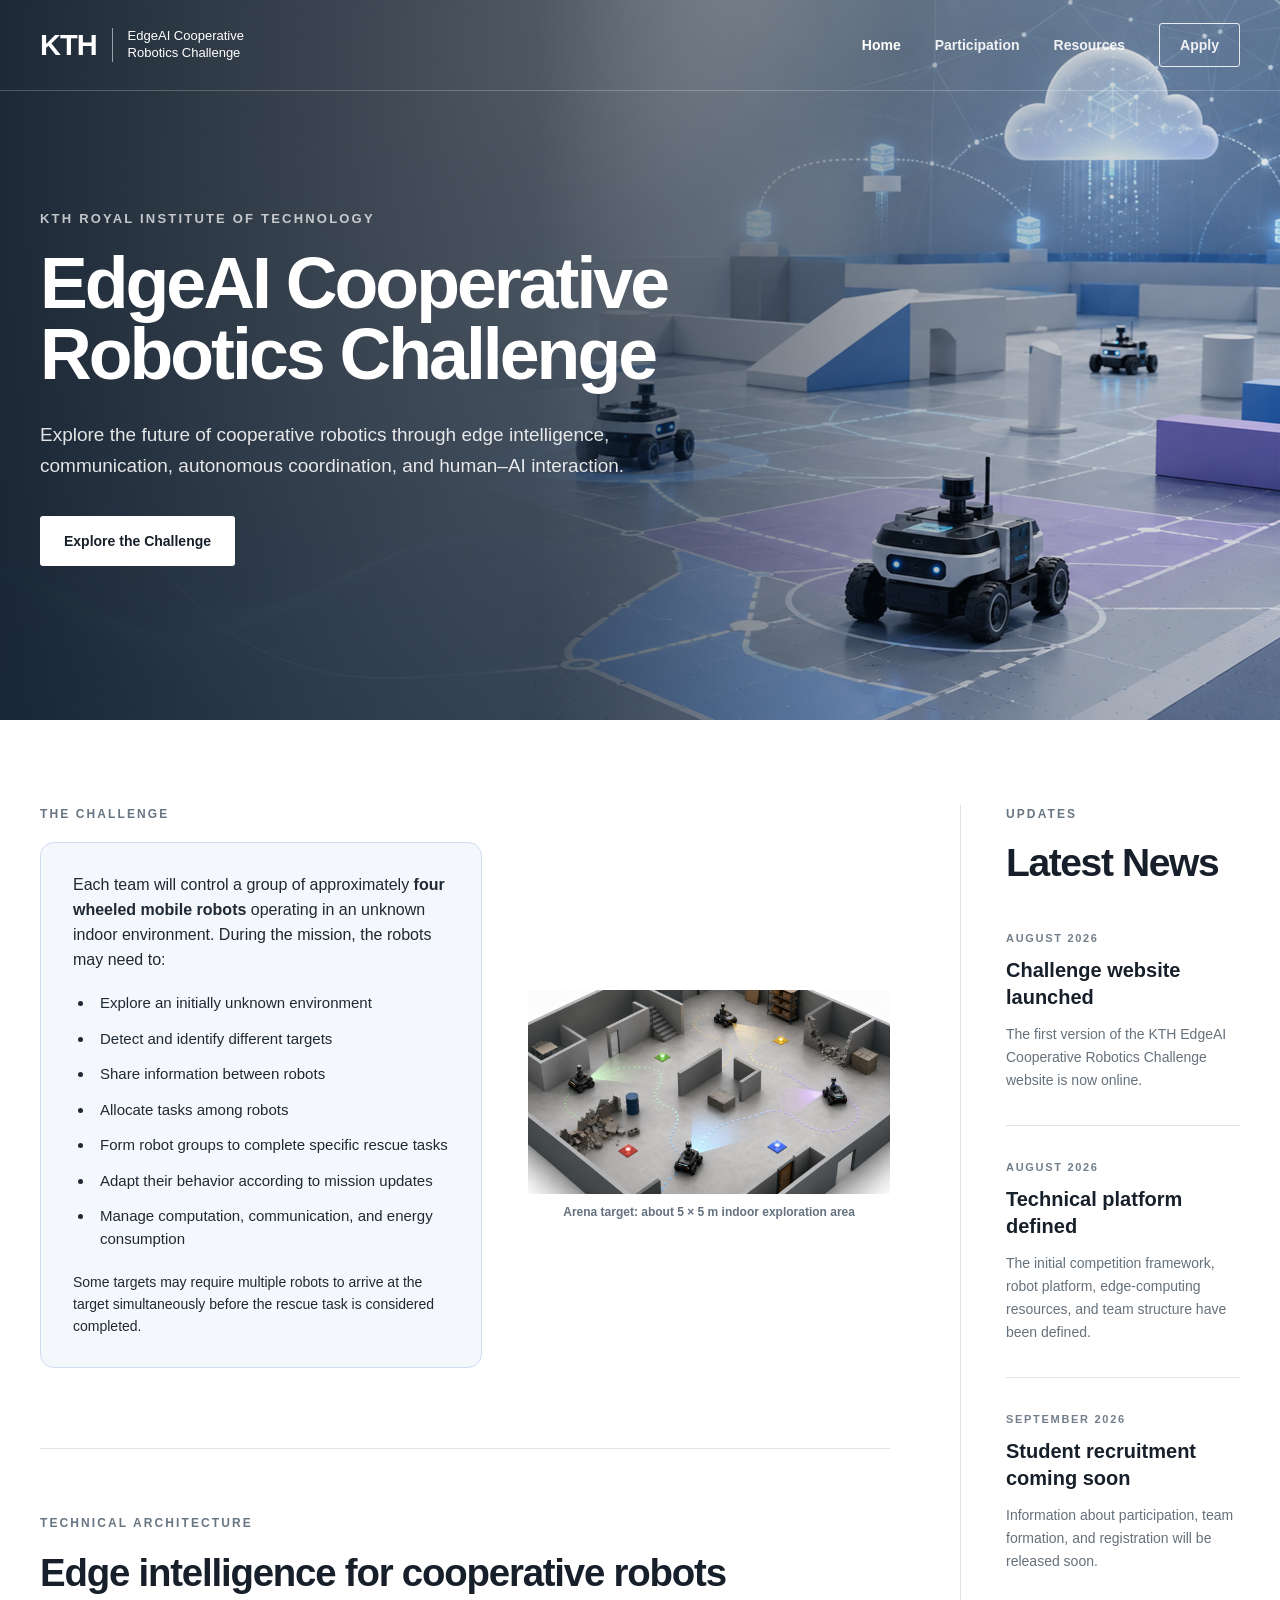
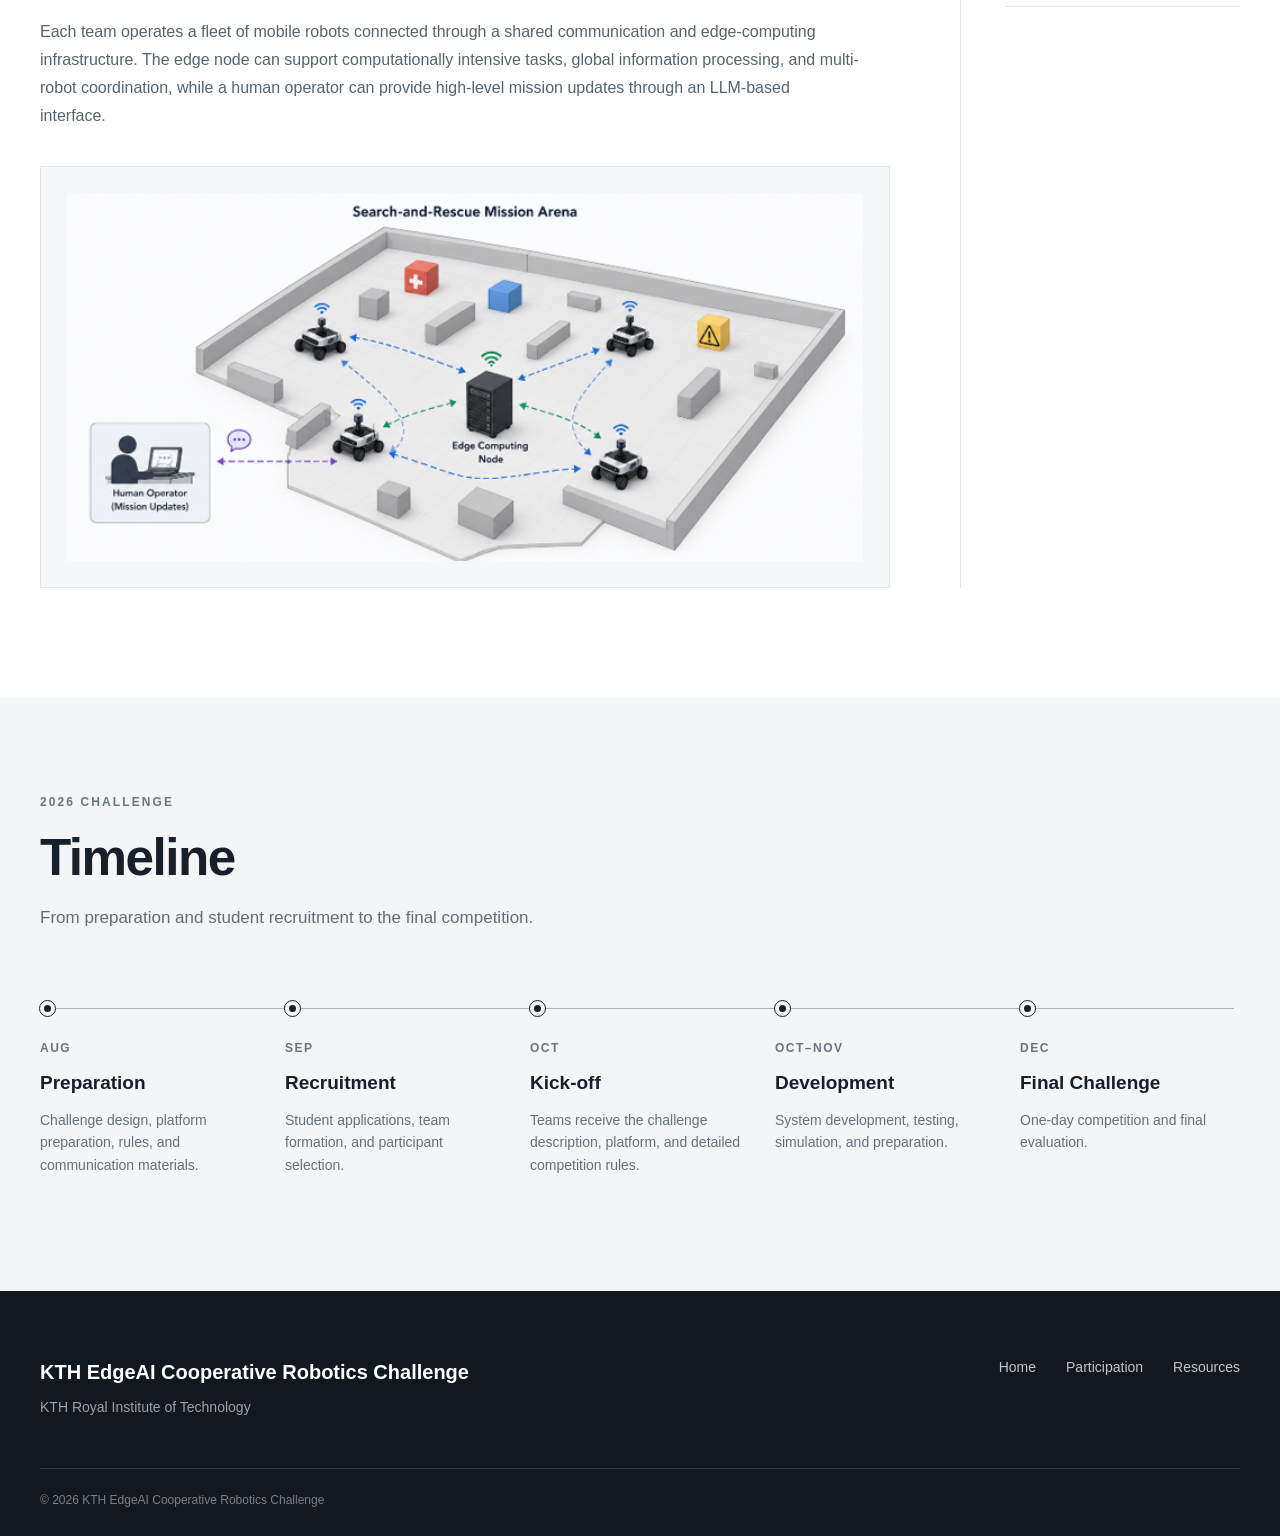
==== index.html @ 7bc67c04 "Update index.html" ====
<!DOCTYPE html>
<html lang="en">

<head>
    <meta charset="UTF-8">

    <meta name="viewport"
          content="width=device-width, initial-scale=1.0">

    <title>KTH EdgeAI Cooperative Robotics Challenge</title>

    <meta name="description"
          content="KTH EdgeAI Cooperative Robotics Challenge - a student challenge on cooperative robotics, edge AI, communication, control, and human-robot interaction.">

    <link rel="stylesheet" href="style.css">
</head>


<body>


<!-- =========================================================
     Header / Navigation
========================================================= -->

<header class="site-header">

    <div class="nav-container">

        <a href="index.html" class="brand">

            <span class="brand-main">
                KTH
            </span>

            <span class="brand-sub">
                EdgeAI Cooperative<br>
                Robotics Challenge
            </span>

        </a>


        <nav class="main-nav">

            <a href="index.html"
               class="active">
                Home
            </a>

            <a href="participation.html">
                Participation
            </a>

            <a href="resources.html">
                Resources
            </a>

            <a href="apply.html"
               class="apply-button">
                Apply
            </a>

        </nav>

    </div>

</header>



<!-- =========================================================
     Hero
========================================================= -->

<section class="hero">

    <div class="hero-overlay"></div>

    <div class="hero-container">

        <div class="hero-content">

            <p class="hero-kicker">
                KTH ROYAL INSTITUTE OF TECHNOLOGY
            </p>

            <h1>
                EdgeAI Cooperative<br>
                Robotics Challenge
            </h1>

            <p class="hero-description">
                Explore the future of cooperative robotics through
                edge intelligence, communication, autonomous coordination,
                and human–AI interaction.
            </p>

            <a href="#challenge"
               class="hero-button">
                Explore the Challenge
            </a>

        </div>

    </div>

</section>



<!-- =========================================================
     Main
========================================================= -->

<main>


    <!-- =====================================================
         Main content + Latest News
    ====================================================== -->

    <section class="content-section"
             id="challenge">

        <div class="content-grid">


            <!-- =================================================
                 LEFT MAIN COLUMN
            ================================================== -->

            <div class="main-column">


                <!-- =============================================
                     Challenge
                ============================================== -->

                <section class="challenge-section">

                    <p class="section-label">
                        THE CHALLENGE
                    </p>


                    <div class="challenge-layout">


                        <!-- LEFT TEXT -->

                        <div class="challenge-text">

                            <p class="challenge-overview">

                                Each team will control a group of approximately
                                <strong>four wheeled mobile robots</strong>
                                operating in an unknown indoor environment.

                                During the mission, the robots may need to:

                            </p>


                            <ul class="challenge-list">

                                <li>
                                    Explore an initially unknown environment
                                </li>

                                <li>
                                    Detect and identify different targets
                                </li>

                                <li>
                                    Share information between robots
                                </li>

                                <li>
                                    Allocate tasks among robots
                                </li>

                                <li>
                                    Form robot groups to complete specific rescue tasks
                                </li>

                                <li>
                                    Adapt their behavior according to mission updates
                                </li>

                                <li>
                                    Manage computation, communication,
                                    and energy consumption
                                </li>

                            </ul>


                            <p class="challenge-note">

                                Some targets may require multiple robots
                                to arrive at the target simultaneously
                                before the rescue task is considered completed.

                            </p>

                        </div>


                        <!-- RIGHT IMAGE -->

                        <div class="challenge-image-block">

                            <img
                                src="images/arena.png"
                                alt="Indoor multi-robot exploration challenge scenario"
                                class="challenge-image"
                            >

                            <p class="image-caption">
                                Arena target: about 5 × 5 m indoor exploration area
                            </p>

                        </div>


                    </div>

                </section>



                <!-- =============================================
                     Technical Architecture
                ============================================== -->

                <section class="architecture-section">

                    <p class="section-label">
                        TECHNICAL ARCHITECTURE
                    </p>

                    <h2 class="architecture-title">
                        Edge intelligence for cooperative robots
                    </h2>


                    <p class="architecture-intro">

                        Each team operates a fleet of mobile robots
                        connected through a shared communication and
                        edge-computing infrastructure.

                        The edge node can support computationally intensive
                        tasks, global information processing, and multi-robot
                        coordination, while a human operator can provide
                        high-level mission updates through an LLM-based interface.

                    </p>


                    <div class="architecture-image-wrapper">

                        <img
                            src="images/architecture.png"
                            alt="Technical architecture of the KTH EdgeAI Cooperative Robotics Challenge"
                            class="architecture-image"
                        >

                    </div>

                </section>


            </div>



            <!-- =================================================
                 RIGHT NEWS COLUMN
            ================================================== -->

            <aside class="news-column">


                <div class="news-header">

                    <p class="section-label">
                        UPDATES
                    </p>

                    <h2>
                        Latest News
                    </h2>

                </div>



                <article class="news-item">

                    <p class="news-date">
                        AUGUST 2026
                    </p>

                    <h3>
                        Challenge website launched
                    </h3>

                    <p>
                        The first version of the KTH EdgeAI Cooperative
                        Robotics Challenge website is now online.
                    </p>

                </article>



                <article class="news-item">

                    <p class="news-date">
                        AUGUST 2026
                    </p>

                    <h3>
                        Technical platform defined
                    </h3>

                    <p>
                        The initial competition framework, robot platform,
                        edge-computing resources, and team structure have
                        been defined.
                    </p>

                </article>



                <article class="news-item">

                    <p class="news-date">
                        SEPTEMBER 2026
                    </p>

                    <h3>
                        Student recruitment coming soon
                    </h3>

                    <p>
                        Information about participation, team formation,
                        and registration will be released soon.
                    </p>

                </article>


            </aside>


        </div>

    </section>



    <!-- =====================================================
         Timeline
    ====================================================== -->

    <section class="timeline-section">

        <div class="timeline-container">


            <div class="timeline-heading">

                <p class="section-label">
                    2026 CHALLENGE
                </p>

                <h2>
                    Timeline
                </h2>

                <p>
                    From preparation and student recruitment
                    to the final competition.
                </p>

            </div>



            <div class="timeline">


                <div class="timeline-item">

                    <div class="timeline-dot"></div>

                    <p class="timeline-month">
                        AUG
                    </p>

                    <h3>
                        Preparation
                    </h3>

                    <p>
                        Challenge design, platform preparation,
                        rules, and communication materials.
                    </p>

                </div>



                <div class="timeline-item">

                    <div class="timeline-dot"></div>

                    <p class="timeline-month">
                        SEP
                    </p>

                    <h3>
                        Recruitment
                    </h3>

                    <p>
                        Student applications, team formation,
                        and participant selection.
                    </p>

                </div>



                <div class="timeline-item">

                    <div class="timeline-dot"></div>

                    <p class="timeline-month">
                        OCT
                    </p>

                    <h3>
                        Kick-off
                    </h3>

                    <p>
                        Teams receive the challenge description,
                        platform, and detailed competition rules.
                    </p>

                </div>



                <div class="timeline-item">

                    <div class="timeline-dot"></div>

                    <p class="timeline-month">
                        OCT–NOV
                    </p>

                    <h3>
                        Development
                    </h3>

                    <p>
                        System development, testing,
                        simulation, and preparation.
                    </p>

                </div>



                <div class="timeline-item">

                    <div class="timeline-dot"></div>

                    <p class="timeline-month">
                        DEC
                    </p>

                    <h3>
                        Final Challenge
                    </h3>

                    <p>
                        One-day competition and final evaluation.
                    </p>

                </div>


            </div>

        </div>

    </section>


</main>



<!-- =========================================================
     Footer
========================================================= -->

<footer class="site-footer">

    <div class="footer-container">


        <div class="footer-brand">

            <h3>
                KTH EdgeAI Cooperative Robotics Challenge
            </h3>

            <p>
                KTH Royal Institute of Technology
            </p>

        </div>


        <div class="footer-links">

            <a href="index.html">
                Home
            </a>

            <a href="participation.html">
                Participation
            </a>

            <a href="resources.html">
                Resources
            </a>

        </div>


    </div>


    <div class="footer-bottom">
        © 2026 KTH EdgeAI Cooperative Robotics Challenge
    </div>

</footer>


</body>

</html>
---- style.css ----
/* =========================================================
   Base
========================================================= */

* {
    margin: 0;
    padding: 0;
    box-sizing: border-box;
}


html {
    scroll-behavior: smooth;
}


body {
    font-family: Arial, Helvetica, sans-serif;

    color: #17202a;

    background: #ffffff;

    line-height: 1.6;
}


img {
    max-width: 100%;
    display: block;
}


a {
    color: inherit;
    text-decoration: none;
}



/* =========================================================
   Header / Navigation
========================================================= */

.site-header {
    position: absolute;

    top: 0;
    left: 0;

    width: 100%;

    z-index: 100;

    border-bottom:
        1px solid rgba(255, 255, 255, 0.22);
}


.nav-container {
    max-width: 1280px;

    margin: 0 auto;

    padding: 22px 40px;

    display: flex;

    align-items: center;

    justify-content: space-between;
}



/* Brand */

.brand {
    display: flex;

    align-items: center;

    gap: 15px;

    color: #ffffff;
}


.brand-main {
    font-size: 29px;

    font-weight: 800;

    letter-spacing: -1px;
}


.brand-sub {
    padding-left: 15px;

    border-left:
        1px solid rgba(255, 255, 255, 0.55);

    font-size: 13px;

    font-weight: 500;

    line-height: 1.3;
}



/* Navigation */

.main-nav {
    display: flex;

    align-items: center;

    gap: 34px;
}


.main-nav a {
    color: rgba(255, 255, 255, 0.9);

    font-size: 14px;

    font-weight: 600;

    transition: opacity 0.2s ease;
}


.main-nav a:hover {
    opacity: 0.7;
}


.main-nav .active {
    color: #ffffff;
}


.main-nav .apply-button {
    padding: 10px 20px;

    border:
        1px solid rgba(255, 255, 255, 0.85);

    border-radius: 3px;

    transition:
        background 0.2s ease,
        color 0.2s ease;
}


.main-nav .apply-button:hover {
    background: #ffffff;

    color: #17202a;

    opacity: 1;
}



/* =========================================================
   Hero
========================================================= */

.hero {
    position: relative;

    min-height: 720px;

    display: flex;

    align-items: center;

    background-image:
        url("images/hero.png");

    background-size: cover;

    background-position: center;
}


.hero-overlay {
    position: absolute;

    inset: 0;

    background:
        linear-gradient(
            90deg,
            rgba(5, 18, 33, 0.90) 0%,
            rgba(5, 18, 33, 0.70) 42%,
            rgba(5, 18, 33, 0.25) 75%,
            rgba(5, 18, 33, 0.10) 100%
        );
}


.hero-container {
    position: relative;

    z-index: 2;

    width: 100%;

    max-width: 1280px;

    margin: 0 auto;

    padding:
        145px 40px 90px;
}


.hero-content {
    max-width: 760px;
}


.hero-kicker {
    margin-bottom: 18px;

    color:
        rgba(255, 255, 255, 0.72);

    font-size: 13px;

    font-weight: 700;

    letter-spacing: 2.2px;
}


.hero h1 {
    color: #ffffff;

    font-size:
        clamp(52px, 5.6vw, 84px);

    line-height: 1;

    letter-spacing: -3px;

    font-weight: 700;
}


.hero-description {
    max-width: 650px;

    margin-top: 28px;

    color:
        rgba(255, 255, 255, 0.88);

    font-size: 19px;

    line-height: 1.65;
}


.hero-button {
    display: inline-block;

    margin-top: 34px;

    padding:
        14px 24px;

    background: #ffffff;

    color: #17202a;

    font-size: 14px;

    font-weight: 700;

    border-radius: 3px;

    transition:
        transform 0.2s ease,
        background 0.2s ease;
}


.hero-button:hover {
    transform:
        translateY(-2px);

    background: #f0f2f4;
}



/* =========================================================
   General content
========================================================= */

.content-section {
    padding:
        85px 40px 110px;
}


.content-grid {
    max-width: 1280px;

    margin: 0 auto;

    display: grid;

    grid-template-columns:
        minmax(0, 2.5fr)
        minmax(280px, 0.8fr);

    gap: 70px;
}


.section-label {
    margin-bottom: 18px;

    color: #687583;

    font-size: 12px;

    font-weight: 800;

    letter-spacing: 2.1px;
}



/* =========================================================
   Challenge
========================================================= */

.challenge-section {
    width: 100%;
}


.challenge-layout {
    display: grid;

    grid-template-columns:
        minmax(0, 1.1fr)
        minmax(300px, 0.9fr);

    gap: 46px;

    align-items: center;
}



/* Challenge text */

.challenge-text {
    max-width: none;

    padding: 30px 32px;

    background: #f4f7fb;

    border: 1px solid #cfdcf0;

    border-radius: 14px;
}

.challenge-overview {
    margin: 0 0 18px;

    color: #1f2933;

    font-size: 16px;

    line-height: 1.55;
}

.challenge-list {
    margin: 0;

    padding-left: 22px;

    color: #1f2933;

    font-size: 15px;

    line-height: 1.5;
}

.challenge-list li {
    margin-bottom: 11px;

    padding-left: 5px;
}

.challenge-list li::marker {
    font-size: 1.15em;
}

.challenge-note {
    margin-top: 22px;

    color: #1f2933;

    font-size: 14px;

    line-height: 1.55;
}


/* Challenge image */

.challenge-image-block {
    width: 100%;

    align-self: center;
}


.challenge-image {
    width: 100%;

    max-width: 430px;

    margin-left: auto;

    height: auto;

    object-fit: contain;
}


.image-caption {
    max-width: 430px;

    margin:
        10px 0 0 auto;

    color: #637181;

    text-align: center;

    font-size: 12px;

    font-weight: 600;

    line-height: 1.4;
}



/* =========================================================
   Technical Architecture
========================================================= */

.architecture-section {
    margin-top: 80px;

    padding-top: 65px;

    border-top:
        1px solid #dfe4e8;
}


.architecture-title {
    max-width: 700px;

    color: #17202a;

    font-size:
        clamp(30px, 3vw, 44px);

    font-weight: 650;

    line-height: 1.1;

    letter-spacing: -1.2px;
}


.architecture-intro {
    max-width: 820px;

    margin-top: 24px;

    color: #58636c;

    font-size: 16px;

    line-height: 1.75;
}


.architecture-image-wrapper {
    margin-top: 36px;

    padding: 26px;

    background: #f5f7f8;

    border:
        1px solid #e0e5e8;
}


.architecture-image {
    width: 100%;

    height: auto;

    margin: 0 auto;
}



/* =========================================================
   Latest News
========================================================= */

.news-column {
    padding-left: 45px;

    border-left:
        1px solid #dfe4e8;
}


.news-header {
    margin-bottom: 12px;
}


.news-column h2 {
    color: #17202a;

    font-size: 39px;

    font-weight: 700;

    line-height: 1.1;

    letter-spacing: -1.4px;
}


.news-item {
    padding:
        33px 0;

    border-bottom:
        1px solid #dfe4e8;
}


.news-date {
    margin-bottom: 9px;

    color: #727f8b;

    font-size: 11px;

    font-weight: 800;

    letter-spacing: 1.7px;
}


.news-item h3 {
    margin-bottom: 12px;

    color: #17202a;

    font-size: 20px;

    font-weight: 650;

    line-height: 1.35;
}


.news-item p:last-child {
    color: #66717b;

    font-size: 14px;

    line-height: 1.65;
}



/* =========================================================
   Timeline
========================================================= */

.timeline-section {
    padding:
        95px 40px 115px;

    background: #f3f5f6;
}


.timeline-container {
    max-width: 1280px;

    margin: 0 auto;
}


.timeline-heading {
    max-width: 600px;
}


.timeline-heading h2 {
    color: #17202a;

    font-size:
        clamp(38px, 4vw, 54px);

    font-weight: 650;

    line-height: 1.1;

    letter-spacing: -1.5px;
}


.timeline-heading > p:last-child {
    margin-top: 18px;

    color: #626d75;

    font-size: 17px;
}


.timeline {
    position: relative;

    margin-top: 70px;

    display: grid;

    grid-template-columns:
        repeat(5, 1fr);

    gap: 25px;
}


.timeline::before {
    content: "";

    position: absolute;

    top: 7px;

    left: 6px;

    right: 6px;

    height: 1px;

    background: #adb5bc;
}


.timeline-item {
    position: relative;

    padding-top: 38px;
}


.timeline-dot {
    position: absolute;

    top: 0;

    left: 0;

    width: 15px;

    height: 15px;

    background: #17202a;

    border:
        4px solid #f3f5f6;

    outline:
        1px solid #17202a;

    border-radius: 50%;
}


.timeline-month {
    margin-bottom: 10px;

    color: #6b747d;

    font-size: 12px;

    font-weight: 800;

    letter-spacing: 1.5px;
}


.timeline-item h3 {
    margin-bottom: 10px;

    color: #17202a;

    font-size: 19px;

    font-weight: 650;
}


.timeline-item p:last-child {
    color: #667079;

    font-size: 14px;

    line-height: 1.6;
}



/* =========================================================
   Footer
========================================================= */

.site-footer {
    padding:
        65px 40px 25px;

    background: #101820;

    color: #ffffff;
}


.footer-container {
    max-width: 1280px;

    margin: 0 auto;

    padding-bottom: 50px;

    display: flex;

    align-items: flex-start;

    justify-content: space-between;
}


.footer-brand h3 {
    margin-bottom: 8px;

    font-size: 20px;

    font-weight: 650;
}


.footer-brand p {
    color:
        rgba(255, 255, 255, 0.6);

    font-size: 14px;
}


.footer-links {
    display: flex;

    gap: 30px;
}


.footer-links a {
    color:
        rgba(255, 255, 255, 0.75);

    font-size: 14px;
}


.footer-links a:hover {
    color: #ffffff;
}


.footer-bottom {
    max-width: 1280px;

    margin: 0 auto;

    padding-top: 22px;

    border-top:
        1px solid rgba(255, 255, 255, 0.15);

    color:
        rgba(255, 255, 255, 0.45);

    font-size: 12px;
}



/* =========================================================
   Responsive - tablet
========================================================= */

@media (max-width: 1050px) {

    .content-grid {
        grid-template-columns: 1fr;

        gap: 70px;
    }


    .news-column {
        padding-left: 0;

        padding-top: 55px;

        border-left: none;

        border-top:
            1px solid #dfe4e8;
    }


.challenge-layout {
    display: grid;

    grid-template-columns: 1.05fr 0.95fr;

    gap: 36px;

    align-items: center;
}


    .challenge-image {
        max-width: 390px;
    }


    .image-caption {
        max-width: 390px;
    }

}



/* =========================================================
   Responsive - smaller tablet
========================================================= */

@media (max-width: 800px) {

    .nav-container {
        padding:
            20px 24px;
    }


    .brand-sub {
        display: none;
    }


    .main-nav {
        gap: 18px;
    }


    .hero-container {
        padding-left: 24px;

        padding-right: 24px;
    }


    .content-section {
        padding-left: 24px;

        padding-right: 24px;
    }


    .challenge-layout {
        grid-template-columns: 1fr;

        gap: 32px;
    }


    .challenge-image {
        max-width: 600px;

        margin-left: 0;
    }


    .image-caption {
        max-width: 600px;

        margin-left: 0;
    }


    .timeline {
        grid-template-columns: 1fr;

        gap: 34px;
    }


    .timeline::before {
        top: 0;

        bottom: 0;

        left: 7px;

        right: auto;

        width: 1px;

        height: auto;
    }


    .timeline-item {
        padding-top: 0;

        padding-left: 42px;
    }


    .timeline-dot {
        top: 3px;

        left: 0;
    }

}



/* =========================================================
   Responsive - mobile
========================================================= */

@media (max-width: 620px) {

    .site-header {
        position: relative;

        background: #101820;
    }


    .nav-container {
        align-items: flex-start;

        gap: 20px;
    }


    .main-nav {
        flex-wrap: wrap;

        justify-content: flex-end;

        gap:
            12px 15px;
    }


    .main-nav a {
        font-size: 12px;
    }


    .main-nav .apply-button {
        padding:
            7px 13px;
    }


    .hero {
        min-height: 610px;
    }


    .hero-container {
        padding-top: 85px;

        padding-bottom: 70px;
    }


    .hero h1 {
        font-size: 48px;

        letter-spacing: -2px;
    }


    .hero-description {
        font-size: 17px;
    }


    .content-section {
        padding-top: 70px;

        padding-bottom: 80px;
    }


    .architecture-section {
        margin-top: 65px;

        padding-top: 55px;
    }


    .architecture-image-wrapper {
        padding: 12px;
    }


    .timeline-section {
        padding:
            75px 24px 85px;
    }


    .footer-container {
        flex-direction: column;

        gap: 35px;
    }

}
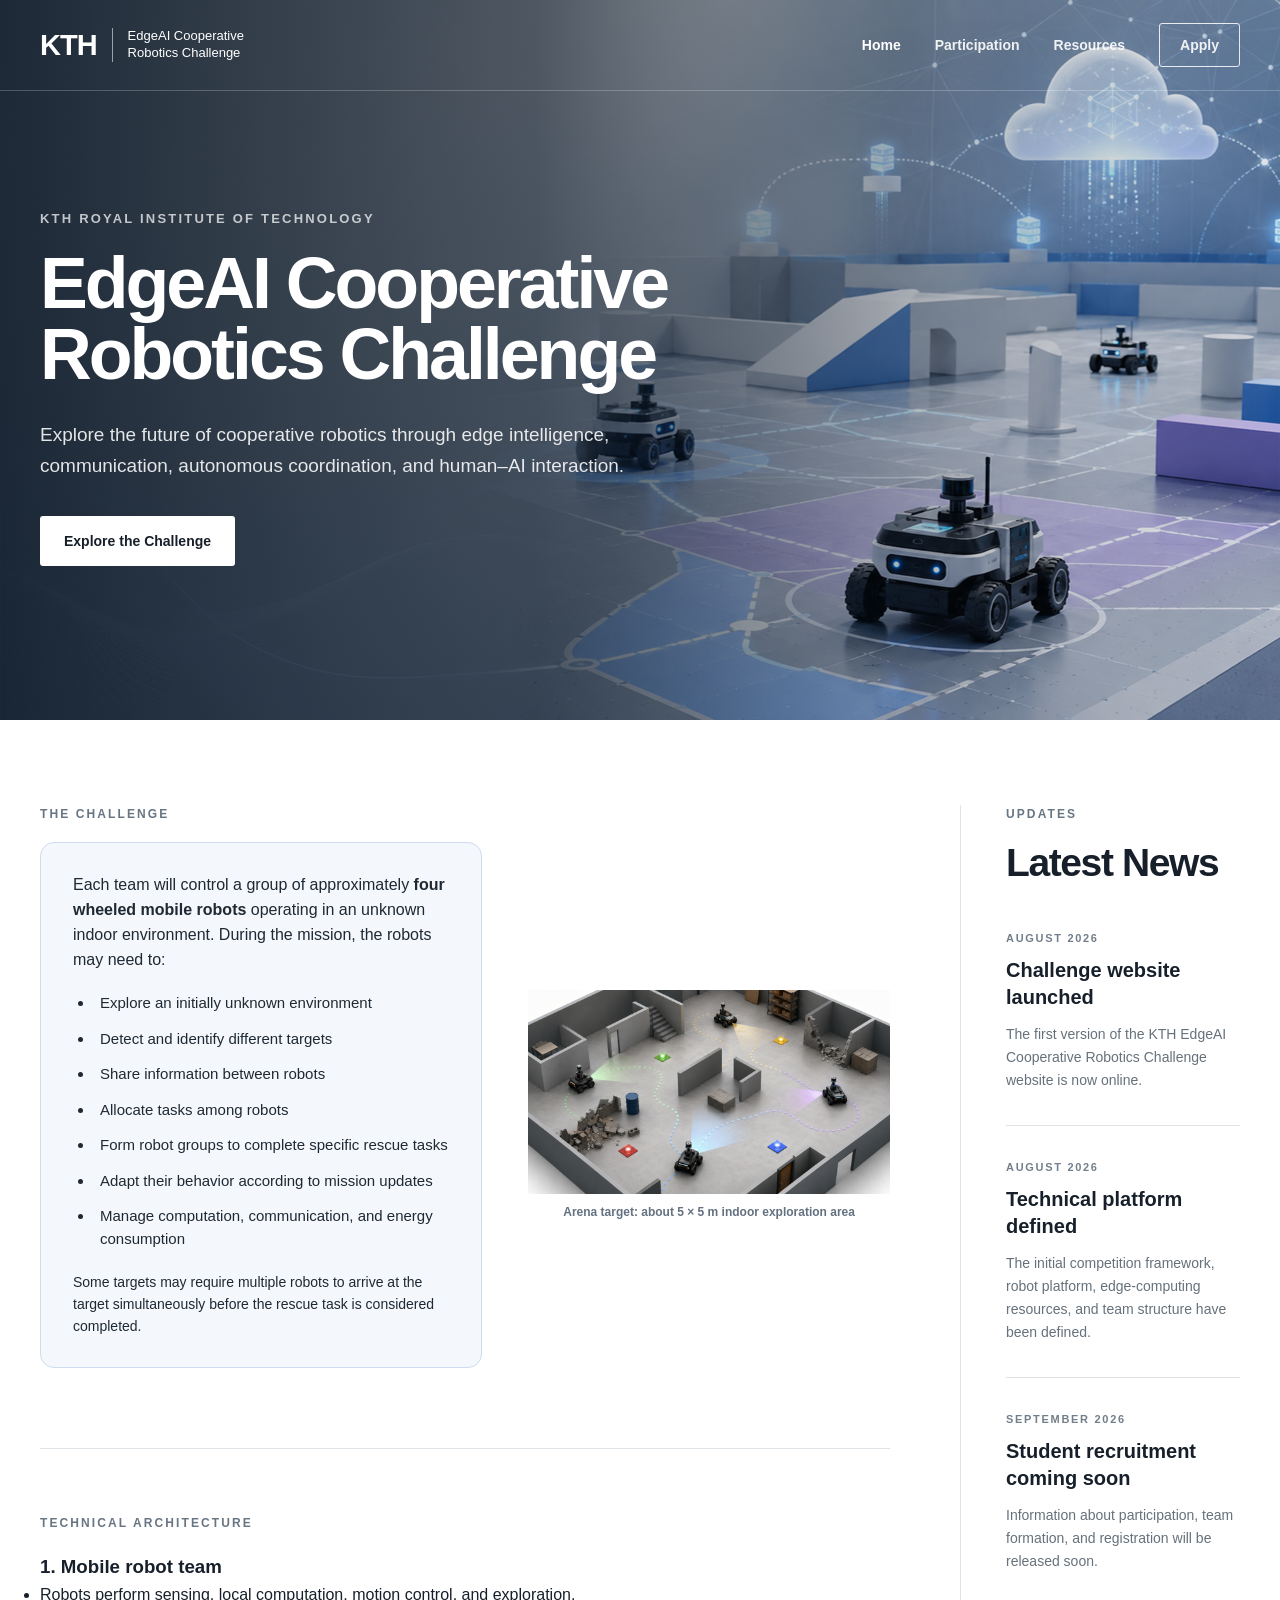
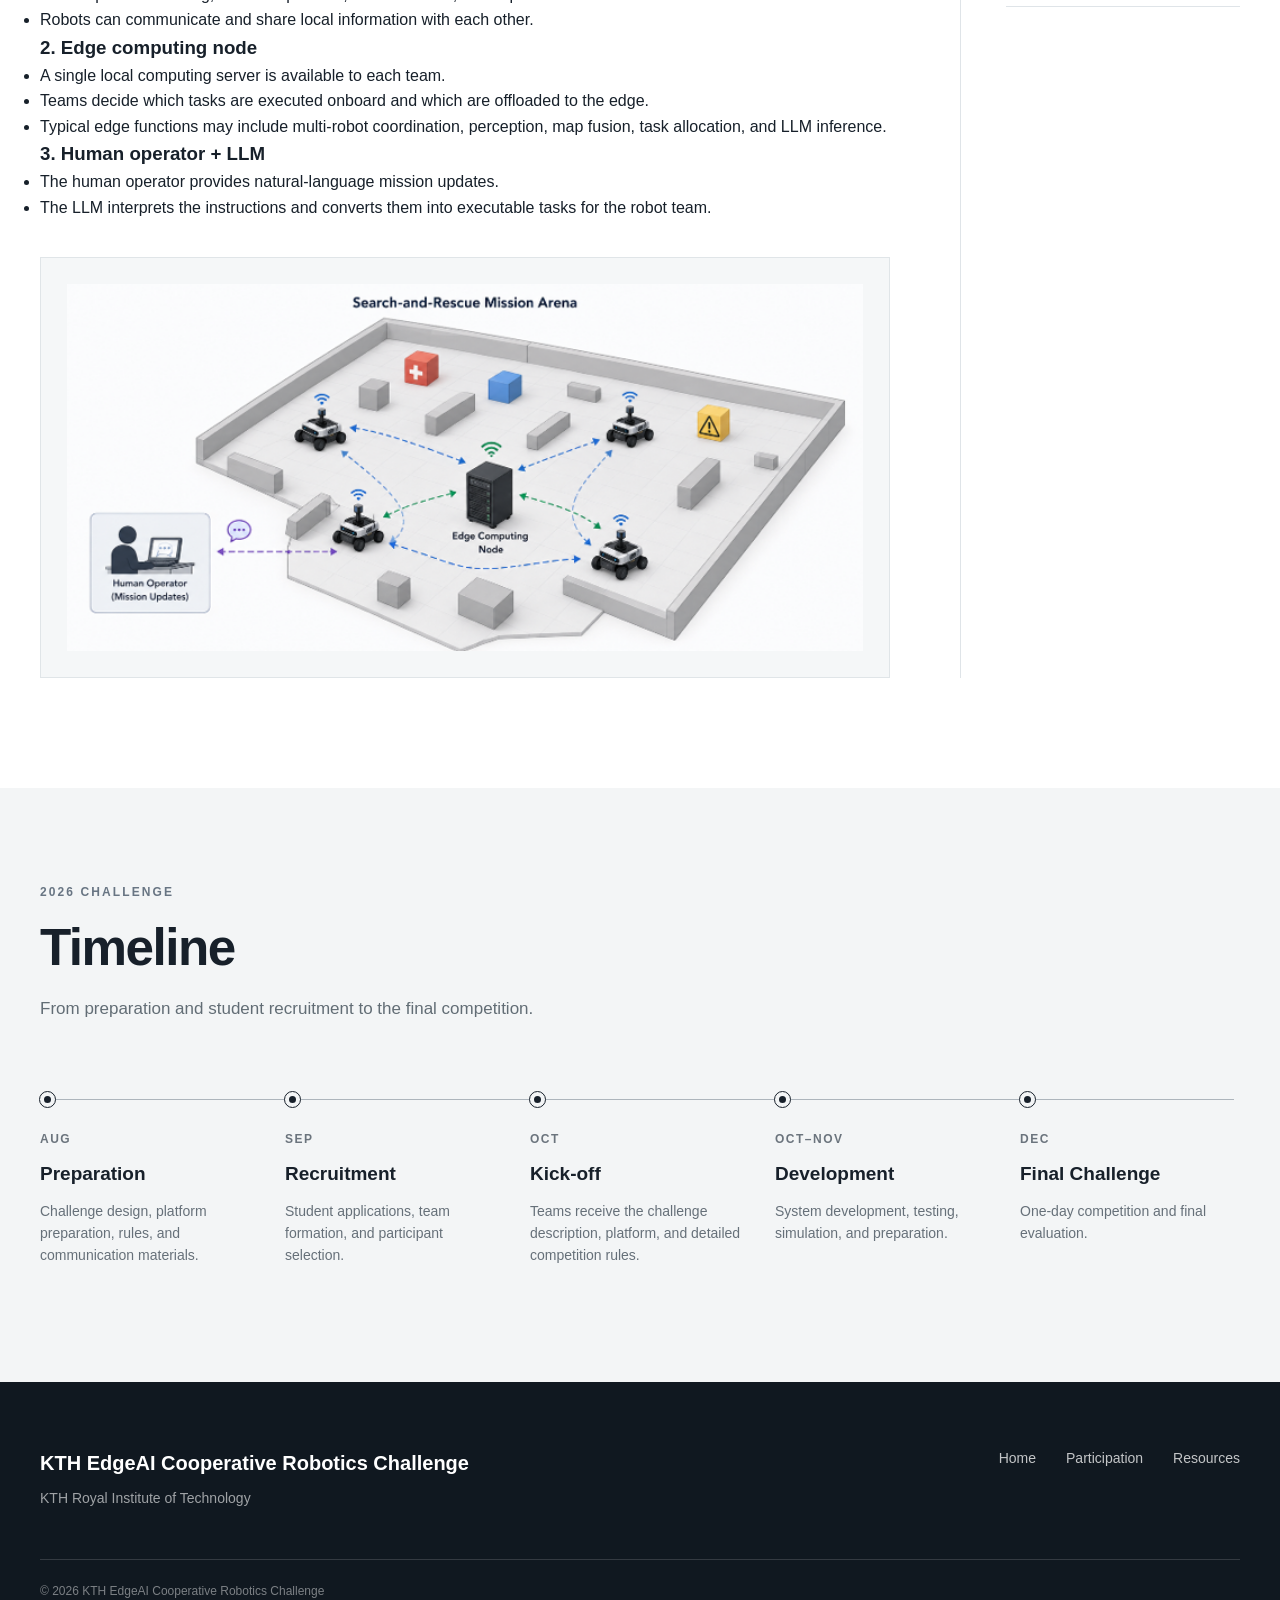
==== commit f202958d: "Update index.html" ====
--- a/index.html
+++ b/index.html
@@ -234,42 +234,102 @@
                      Technical Architecture
                 ============================================== -->
 
-                <section class="architecture-section">
-
-                    <p class="section-label">
-                        TECHNICAL ARCHITECTURE
-                    </p>
-
-                    <h2 class="architecture-title">
-                        Edge intelligence for cooperative robots
-                    </h2>
-
-
-                    <p class="architecture-intro">
-
-                        Each team operates a fleet of mobile robots
-                        connected through a shared communication and
-                        edge-computing infrastructure.
-
-                        The edge node can support computationally intensive
-                        tasks, global information processing, and multi-robot
-                        coordination, while a human operator can provide
-                        high-level mission updates through an LLM-based interface.
-
-                    </p>
-
-
-                    <div class="architecture-image-wrapper">
-
-                        <img
-                            src="images/architecture.png"
-                            alt="Technical architecture of the KTH EdgeAI Cooperative Robotics Challenge"
-                            class="architecture-image"
-                        >
-
-                    </div>
-
-                </section>
+<section class="architecture-section">
+
+    <p class="section-label">
+        TECHNICAL ARCHITECTURE
+    </p>
+
+    <div class="architecture-layout">
+
+        <!-- LEFT: architecture description -->
+        <div class="architecture-cards">
+
+            <div class="architecture-card">
+
+                <h3>
+                    1. Mobile robot team
+                </h3>
+
+                <ul>
+                    <li>
+                        Robots perform sensing, local computation,
+                        motion control, and exploration.
+                    </li>
+
+                    <li>
+                        Robots can communicate and share local
+                        information with each other.
+                    </li>
+                </ul>
+
+            </div>
+
+
+            <div class="architecture-card">
+
+                <h3>
+                    2. Edge computing node
+                </h3>
+
+                <ul>
+                    <li>
+                        A single local computing server is available
+                        to each team.
+                    </li>
+
+                    <li>
+                        Teams decide which tasks are executed onboard
+                        and which are offloaded to the edge.
+                    </li>
+
+                    <li>
+                        Typical edge functions may include multi-robot
+                        coordination, perception, map fusion,
+                        task allocation, and LLM inference.
+                    </li>
+                </ul>
+
+            </div>
+
+
+            <div class="architecture-card">
+
+                <h3>
+                    3. Human operator + LLM
+                </h3>
+
+                <ul>
+                    <li>
+                        The human operator provides natural-language
+                        mission updates.
+                    </li>
+
+                    <li>
+                        The LLM interprets the instructions and converts
+                        them into executable tasks for the robot team.
+                    </li>
+                </ul>
+
+            </div>
+
+        </div>
+
+
+        <!-- RIGHT: architecture image -->
+        <div class="architecture-image-wrapper">
+
+            <img
+                src="images/architecture.png"
+                alt="Technical architecture of the KTH EdgeAI Cooperative Robotics Challenge"
+                class="architecture-image"
+            >
+
+        </div>
+
+    </div>
+
+</section>
 
 
             </div>
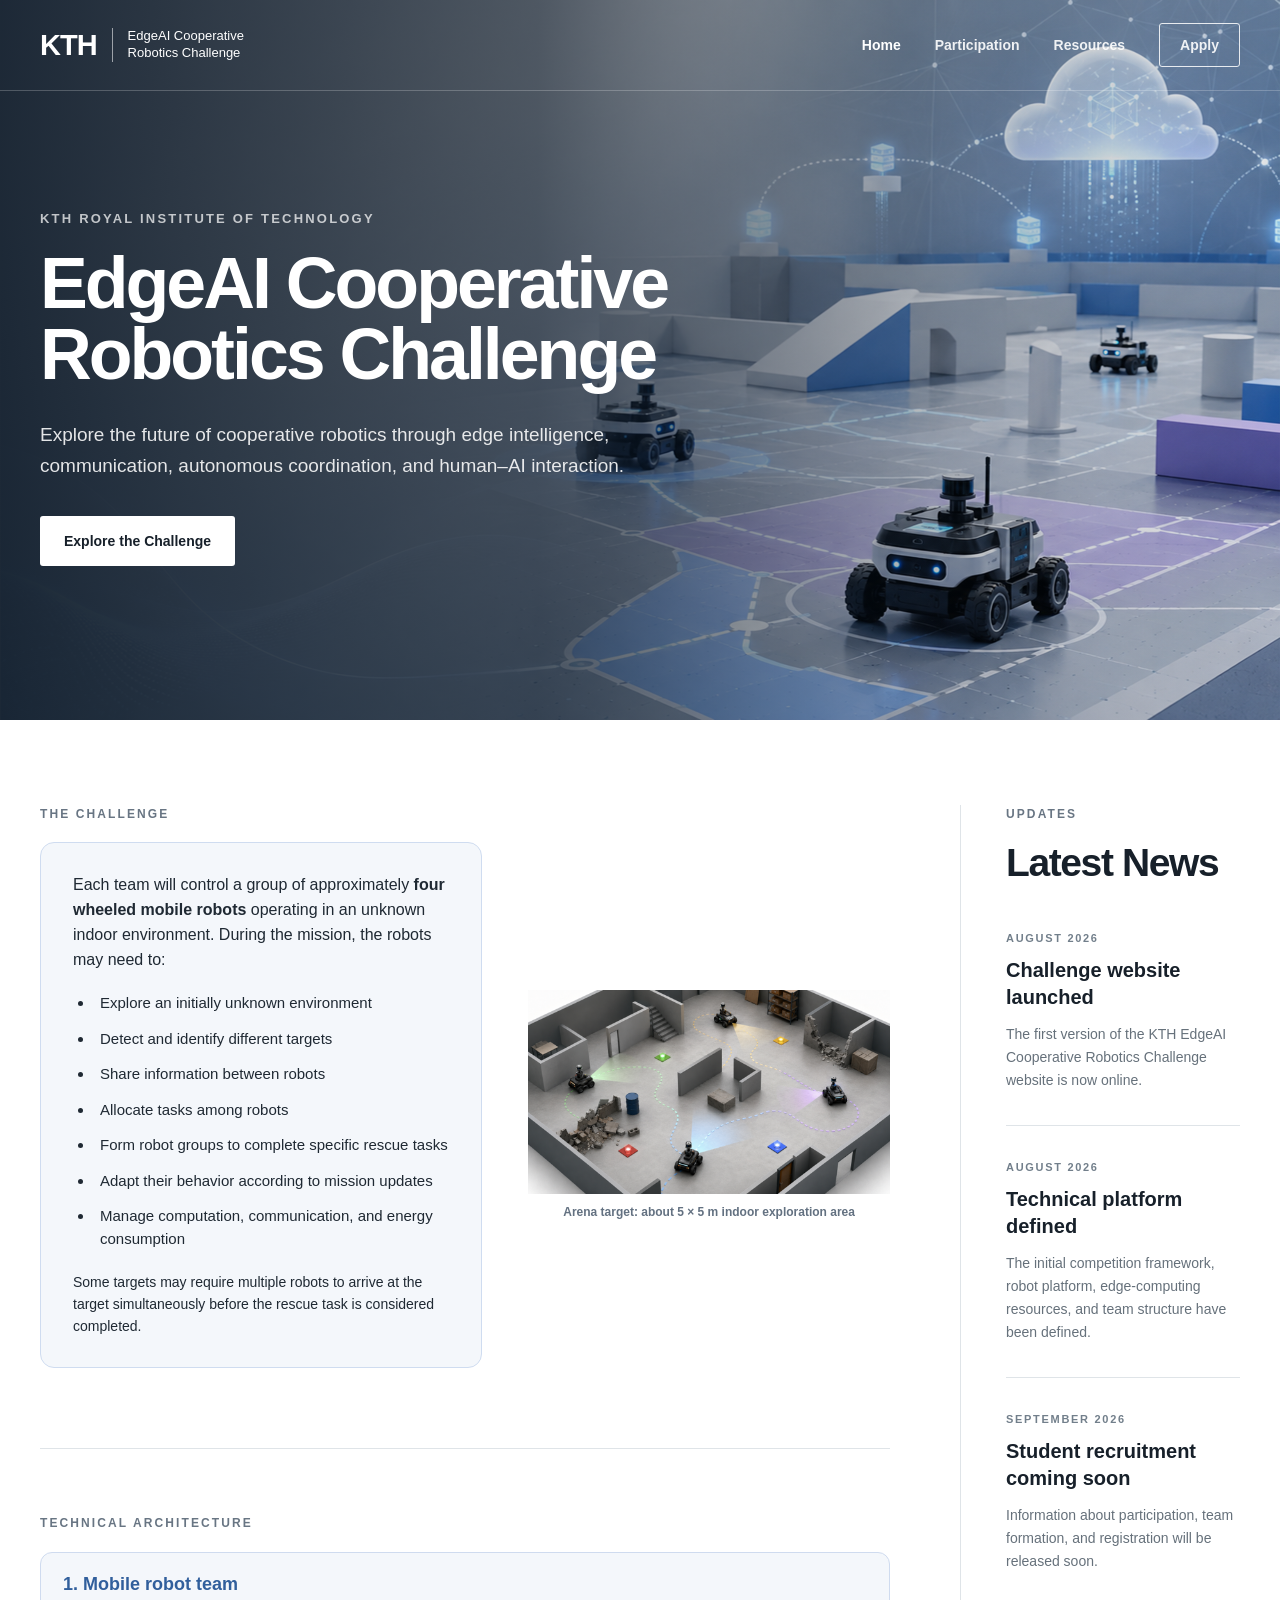
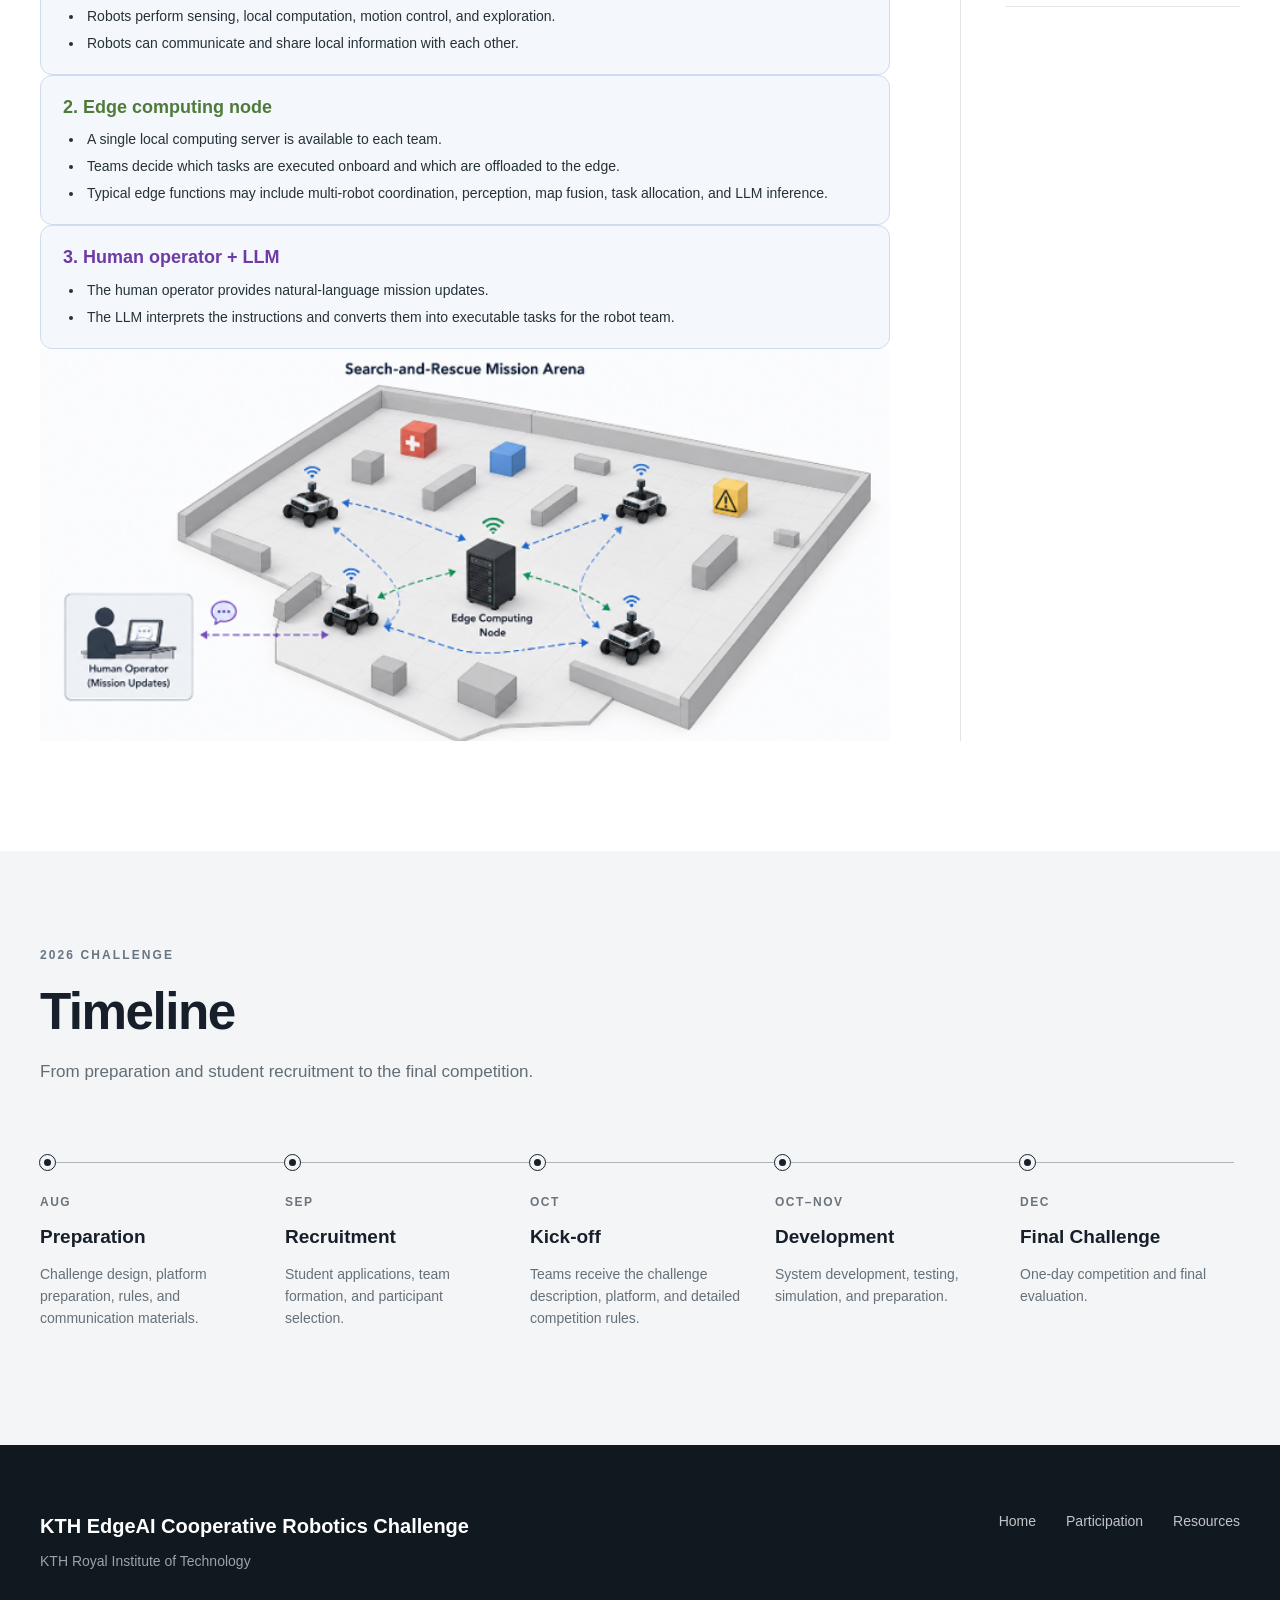
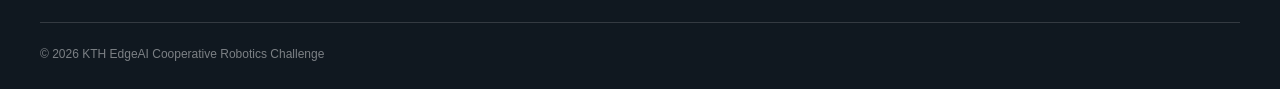
==== commit 1a55e1cf: "Update index.html" ====
--- a/index.html
+++ b/index.html
@@ -240,84 +240,82 @@
         TECHNICAL ARCHITECTURE
     </p>
 
-    <div class="architecture-layout">
-
-        <!-- LEFT: architecture description -->
-        <div class="architecture-cards">
-
-            <div class="architecture-card">
-
-                <h3>
-                    1. Mobile robot team
-                </h3>
-
-                <ul>
-                    <li>
-                        Robots perform sensing, local computation,
-                        motion control, and exploration.
-                    </li>
-
-                    <li>
-                        Robots can communicate and share local
-                        information with each other.
-                    </li>
-                </ul>
-
-            </div>
-
-
-            <div class="architecture-card">
-
-                <h3>
-                    2. Edge computing node
-                </h3>
-
-                <ul>
-                    <li>
-                        A single local computing server is available
-                        to each team.
-                    </li>
-
-                    <li>
-                        Teams decide which tasks are executed onboard
-                        and which are offloaded to the edge.
-                    </li>
-
-                    <li>
-                        Typical edge functions may include multi-robot
-                        coordination, perception, map fusion,
-                        task allocation, and LLM inference.
-                    </li>
-                </ul>
-
-            </div>
-
-
-            <div class="architecture-card">
-
-                <h3>
-                    3. Human operator + LLM
-                </h3>
-
-                <ul>
-                    <li>
-                        The human operator provides natural-language
-                        mission updates.
-                    </li>
-
-                    <li>
-                        The LLM interprets the instructions and converts
-                        them into executable tasks for the robot team.
-                    </li>
-                </ul>
-
-            </div>
-
-        </div>
-
-
-        <!-- RIGHT: architecture image -->
-        <div class="architecture-image-wrapper">
+    <div class="architecture-grid">
+
+        <!-- 1. Mobile robot team -->
+        <div class="architecture-card">
+
+            <h3>
+                1. Mobile robot team
+            </h3>
+
+            <ul>
+                <li>
+                    Robots perform sensing, local computation,
+                    motion control, and exploration.
+                </li>
+
+                <li>
+                    Robots can communicate and share local
+                    information with each other.
+                </li>
+            </ul>
+
+        </div>
+
+
+        <!-- 2. Edge computing node -->
+        <div class="architecture-card">
+
+            <h3>
+                2. Edge computing node
+            </h3>
+
+            <ul>
+                <li>
+                    A single local computing server is available
+                    to each team.
+                </li>
+
+                <li>
+                    Teams decide which tasks are executed onboard
+                    and which are offloaded to the edge.
+                </li>
+
+                <li>
+                    Typical edge functions may include multi-robot
+                    coordination, perception, map fusion,
+                    task allocation, and LLM inference.
+                </li>
+            </ul>
+
+        </div>
+
+
+        <!-- 3. Human operator + LLM -->
+        <div class="architecture-card">
+
+            <h3>
+                3. Human operator + LLM
+            </h3>
+
+            <ul>
+                <li>
+                    The human operator provides natural-language
+                    mission updates.
+                </li>
+
+                <li>
+                    The LLM interprets the instructions and converts
+                    them into executable tasks for the robot team.
+                </li>
+            </ul>
+
+        </div>
+
+
+        <!-- Architecture figure -->
+        <div class="architecture-figure">
 
             <img
                 src="images/architecture.png"
@@ -331,7 +329,6 @@
 
 </section>
 
-
             </div>
 
 
--- a/style.css
+++ b/style.css
@@ -466,52 +466,107 @@
 
 .architecture-section {
     margin-top: 80px;
-
     padding-top: 65px;
 
-    border-top:
-        1px solid #dfe4e8;
-}
-
-
-.architecture-title {
-    max-width: 700px;
-
-    color: #17202a;
-
-    font-size:
-        clamp(30px, 3vw, 44px);
-
-    font-weight: 650;
-
-    line-height: 1.1;
-
-    letter-spacing: -1.2px;
-}
-
-
-.architecture-intro {
-    max-width: 820px;
-
-    margin-top: 24px;
-
-    color: #58636c;
-
-    font-size: 16px;
-
-    line-height: 1.75;
-}
-
+    border-top: 1px solid #dfe4e8;
+}
+
+
+.architecture-layout {
+    display: grid;
+
+    grid-template-columns:
+        minmax(320px, 0.9fr)
+        minmax(0, 1.1fr);
+
+    gap: 45px;
+
+    align-items: center;
+}
+
+
+/* Architecture cards */
+
+.architecture-cards {
+    display: flex;
+
+    flex-direction: column;
+
+    gap: 16px;
+}
+
+
+.architecture-card {
+    padding: 20px 22px;
+
+    background: #f4f7fb;
+
+    border: 1px solid #cfdbef;
+
+    border-radius: 12px;
+}
+
+
+.architecture-card h3 {
+    margin-bottom: 10px;
+
+    color: #315f9c;
+
+    font-size: 18px;
+
+    font-weight: 700;
+
+    line-height: 1.3;
+}
+
+
+.architecture-card ul {
+    margin: 0;
+
+    padding-left: 21px;
+
+    color: #26313a;
+
+    font-size: 14px;
+
+    line-height: 1.5;
+}
+
+
+.architecture-card li {
+    margin-bottom: 6px;
+
+    padding-left: 3px;
+}
+
+
+.architecture-card li:last-child {
+    margin-bottom: 0;
+}
+
+
+/* Optional different heading accents */
+
+.architecture-card:nth-child(2) h3 {
+    color: #4f7b3a;
+}
+
+
+.architecture-card:nth-child(3) h3 {
+    color: #6d3ba3;
+}
+
+
+/* Architecture figure */
 
 .architecture-image-wrapper {
-    margin-top: 36px;
-
-    padding: 26px;
-
-    background: #f5f7f8;
-
-    border:
-        1px solid #e0e5e8;
+    width: 100%;
+
+    padding: 18px;
+
+    background: #f7f8f9;
+
+    border: 1px solid #e0e5e8;
 }
 
 
@@ -520,7 +575,20 @@
 
     height: auto;
 
-    margin: 0 auto;
+    display: block;
+}
+
+
+/* Responsive */
+
+@media (max-width: 900px) {
+
+    .architecture-layout {
+        grid-template-columns: 1fr;
+
+        gap: 30px;
+    }
+
 }
 
 
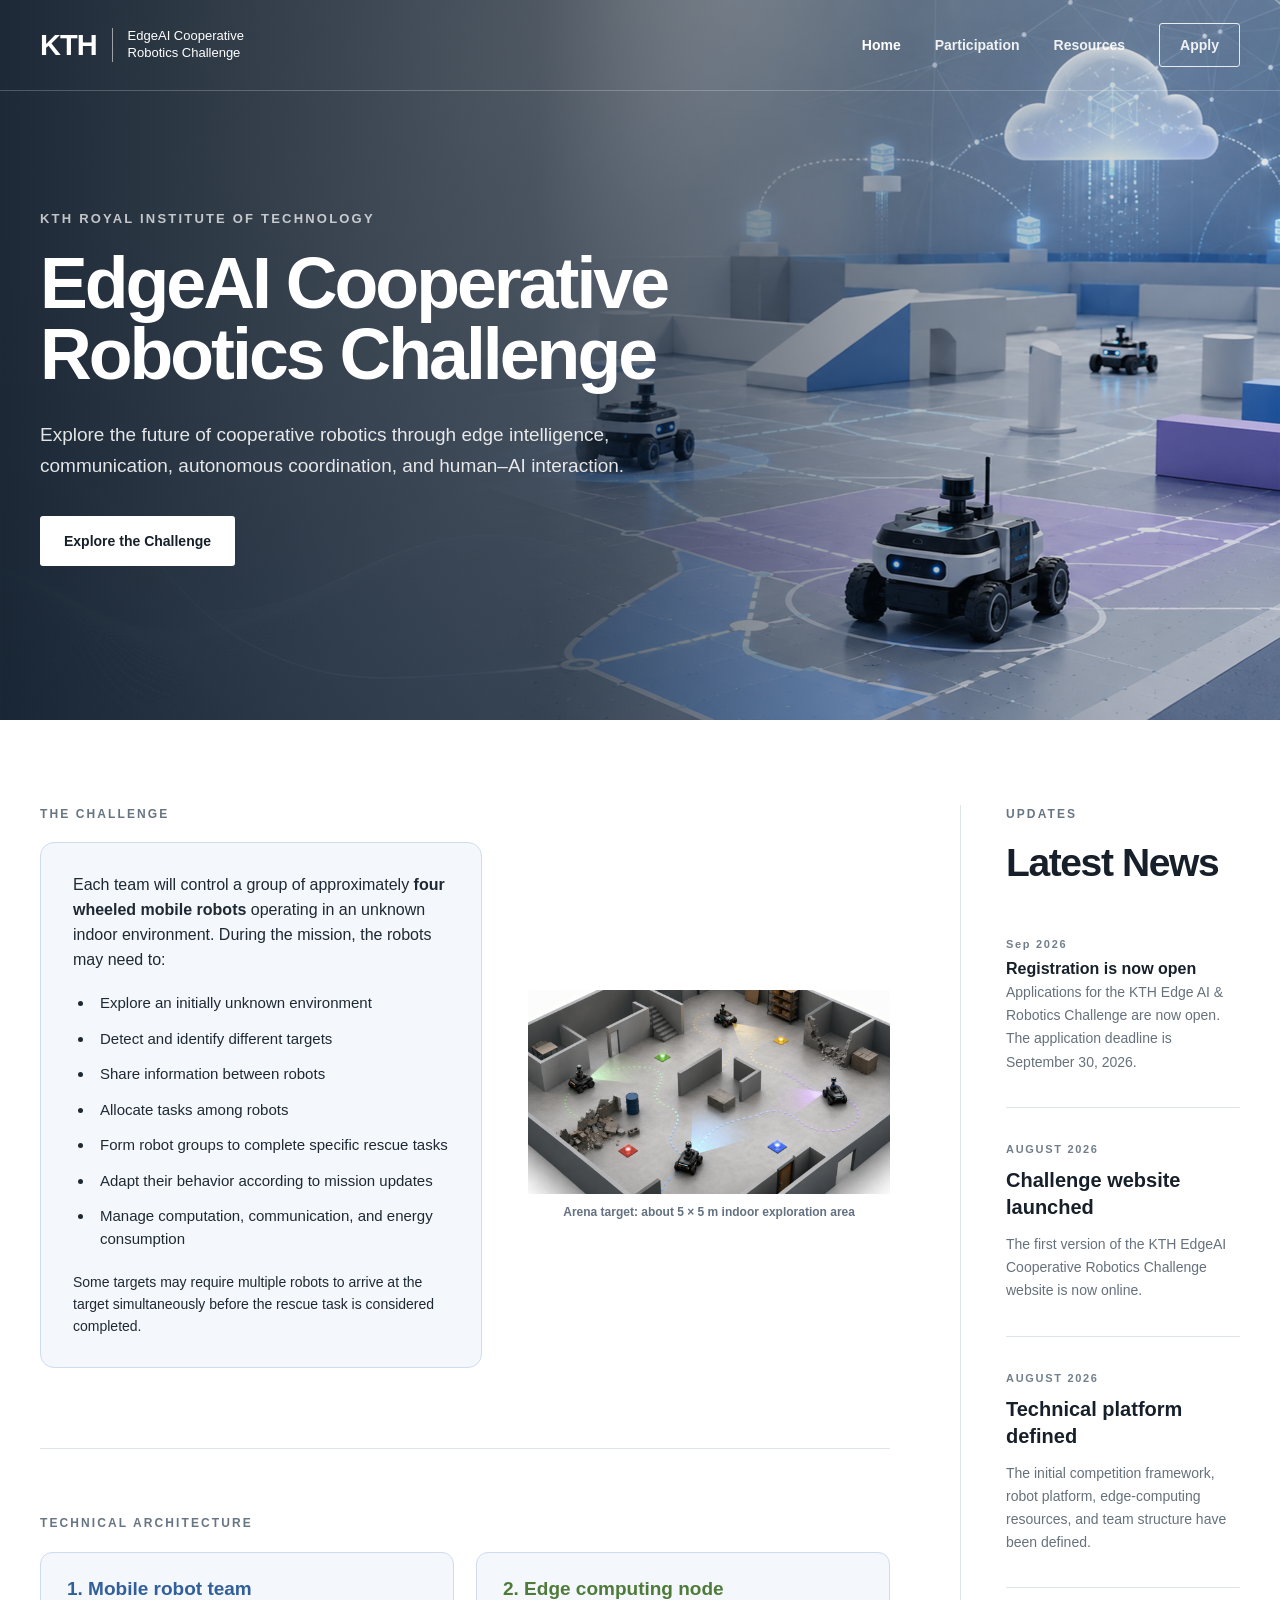
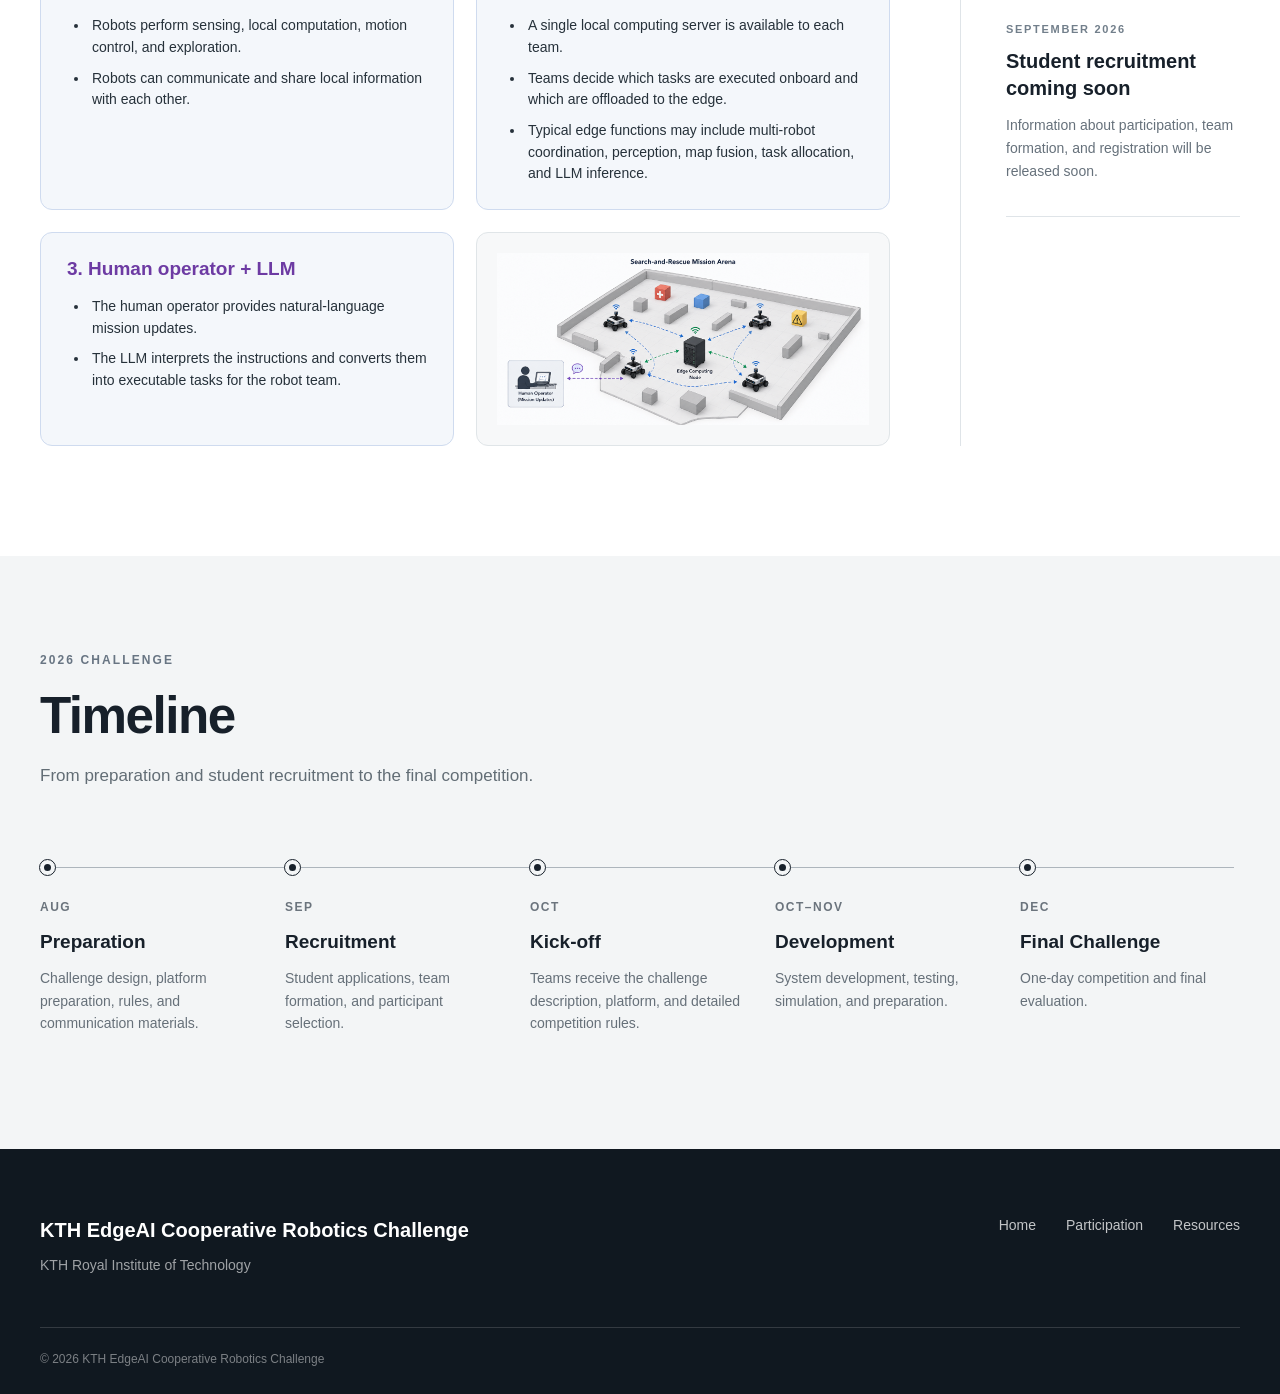
==== commit fd0f0f26: "Update index.html" ====
--- a/index.html
+++ b/index.html
@@ -352,6 +352,16 @@
 
                 </div>
 
+                <div class="news-item">
+                  <span class="news-date">Sep 2026</span>
+                  <div>
+                    <strong>Registration is now open</strong>
+                    <p>
+                      Applications for the KTH Edge AI & Robotics Challenge are now open.
+                      The application deadline is September 30, 2026.
+                    </p>
+                  </div>
+                </div>
 
 
                 <article class="news-item">
--- a/style.css
+++ b/style.css
@@ -472,69 +472,72 @@
 }
 
 
-.architecture-layout {
+/* 2 × 2 layout */
+
+.architecture-grid {
     display: grid;
 
-    grid-template-columns:
-        minmax(320px, 0.9fr)
-        minmax(0, 1.1fr);
-
-    gap: 45px;
-
-    align-items: center;
-}
-
-
-/* Architecture cards */
-
-.architecture-cards {
-    display: flex;
-
-    flex-direction: column;
-
-    gap: 16px;
-}
-
+    grid-template-columns: repeat(2, minmax(0, 1fr));
+
+    gap: 22px;
+
+    align-items: stretch;
+}
+
+
+/* Cards */
 
 .architecture-card {
-    padding: 20px 22px;
+    padding: 24px 26px;
 
     background: #f4f7fb;
 
     border: 1px solid #cfdbef;
 
     border-radius: 12px;
+
+    min-height: 210px;
 }
 
 
 .architecture-card h3 {
-    margin-bottom: 10px;
+    margin-bottom: 14px;
 
     color: #315f9c;
 
-    font-size: 18px;
+    font-size: 19px;
 
     font-weight: 700;
 
     line-height: 1.3;
+}
+
+
+.architecture-card:nth-child(2) h3 {
+    color: #4f7b3a;
+}
+
+
+.architecture-card:nth-child(3) h3 {
+    color: #6d3ba3;
 }
 
 
 .architecture-card ul {
     margin: 0;
 
-    padding-left: 21px;
+    padding-left: 22px;
 
     color: #26313a;
 
     font-size: 14px;
 
-    line-height: 1.5;
+    line-height: 1.55;
 }
 
 
 .architecture-card li {
-    margin-bottom: 6px;
+    margin-bottom: 9px;
 
     padding-left: 3px;
 }
@@ -545,34 +548,30 @@
 }
 
 
-/* Optional different heading accents */
-
-.architecture-card:nth-child(2) h3 {
-    color: #4f7b3a;
-}
-
-
-.architecture-card:nth-child(3) h3 {
-    color: #6d3ba3;
-}
-
-
-/* Architecture figure */
-
-.architecture-image-wrapper {
-    width: 100%;
-
-    padding: 18px;
+/* Figure */
+
+.architecture-figure {
+    display: flex;
+
+    align-items: center;
+
+    justify-content: center;
+
+    padding: 20px;
 
     background: #f7f8f9;
 
     border: 1px solid #e0e5e8;
+
+    border-radius: 12px;
 }
 
 
 .architecture-image {
     width: 100%;
 
+    max-width: 520px;
+
     height: auto;
 
     display: block;
@@ -581,16 +580,17 @@
 
 /* Responsive */
 
-@media (max-width: 900px) {
-
-    .architecture-layout {
+@media (max-width: 850px) {
+
+    .architecture-grid {
         grid-template-columns: 1fr;
-
-        gap: 30px;
-    }
-
-}
-
+    }
+
+    .architecture-card {
+        min-height: auto;
+    }
+
+}
 
 
 /* =========================================================
@@ -1136,3 +1136,801 @@
     }
 
 }
+
+/* =========================================================
+   Participation Page
+========================================================= */
+
+.inner-page {
+    background: #ffffff;
+}
+
+
+/* =========================================================
+   Inner page navigation
+========================================================= */
+
+.inner-header {
+    width: 100%;
+
+    background: #101820;
+
+    border-bottom:
+        1px solid rgba(255, 255, 255, 0.15);
+}
+
+
+.inner-header .brand {
+    color: #ffffff;
+}
+
+
+.inner-header .main-nav a {
+    color: rgba(255, 255, 255, 0.85);
+}
+
+
+.inner-header .main-nav .active {
+    color: #ffffff;
+}
+
+
+/* =========================================================
+   Participation hero
+========================================================= */
+
+.participation-hero {
+    padding:
+        95px 40px 75px;
+
+    background: #f4f7fb;
+
+    border-bottom:
+        1px solid #dce3e9;
+}
+
+
+.participation-container {
+    max-width: 1280px;
+
+    margin: 0 auto;
+}
+
+
+.page-kicker {
+    margin-bottom: 14px;
+
+    color: #687583;
+
+    font-size: 12px;
+
+    font-weight: 800;
+
+    letter-spacing: 2px;
+}
+
+
+.participation-hero h1 {
+    color: #17202a;
+
+    font-size:
+        clamp(48px, 5vw, 72px);
+
+    line-height: 1;
+
+    font-weight: 700;
+
+    letter-spacing: -2.5px;
+}
+
+
+.participation-lead {
+    max-width: 820px;
+
+    margin-top: 26px;
+
+    color: #53606b;
+
+    font-size: 18px;
+
+    line-height: 1.7;
+}
+
+
+/* =========================================================
+   Participation content
+========================================================= */
+
+.participation-content {
+    padding:
+        80px 40px 95px;
+}
+
+
+.participation-grid {
+    display: grid;
+
+    grid-template-columns:
+        minmax(0, 1fr)
+        minmax(0, 1fr);
+
+    gap: 45px;
+
+    align-items: stretch;
+}
+
+
+/* Main panels */
+
+.participation-panel {
+    padding:
+        32px 34px;
+
+    background: #f8fafc;
+
+    border:
+        1px solid #cfdcf0;
+
+    border-radius: 14px;
+}
+
+
+.participation-panel > h2 {
+    margin-bottom: 24px;
+
+    font-size: 27px;
+
+    font-weight: 700;
+
+    line-height: 1.2;
+}
+
+
+.format-panel > h2 {
+    color: #2f6fd8;
+}
+
+
+.evaluation-panel > h2 {
+    color: #6957e8;
+}
+
+
+/* =========================================================
+   Format
+========================================================= */
+
+.format-item {
+    margin-bottom: 22px;
+}
+
+
+.format-item:last-child {
+    margin-bottom: 0;
+}
+
+
+.format-item h3 {
+    display: inline;
+
+    color: #17202a;
+
+    font-size: 16px;
+
+    font-weight: 700;
+}
+
+
+.format-item h3::after {
+    content: ":";
+}
+
+
+.format-item p {
+    display: inline;
+
+    margin-left: 3px;
+
+    color: #26313a;
+
+    font-size: 16px;
+
+    line-height: 1.55;
+}
+
+
+/* =========================================================
+   Evaluation
+========================================================= */
+
+.evaluation-intro {
+    margin-bottom: 26px;
+
+    color: #26313a;
+
+    font-size: 17px;
+
+    line-height: 1.6;
+}
+
+
+.evaluation-card {
+    position: relative;
+
+    margin-bottom: 18px;
+
+    padding:
+        23px 25px 23px 28px;
+
+    background: #ffffff;
+
+    border:
+        1px solid #d6dfe8;
+
+    border-radius: 10px;
+
+    overflow: hidden;
+}
+
+
+.evaluation-card::before {
+    content: "";
+
+    position: absolute;
+
+    top: 0;
+
+    bottom: 0;
+
+    left: 0;
+
+    width: 8px;
+}
+
+
+.mission-card::before {
+    background: #2f73e8;
+}
+
+
+.energy-card::before {
+    background: #35cda3;
+}
+
+
+.evaluation-card h3 {
+    margin-bottom: 14px;
+
+    color: #17202a;
+
+    font-size: 20px;
+
+    font-weight: 700;
+}
+
+
+.evaluation-card ul {
+    margin: 0;
+
+    padding-left: 21px;
+
+    color: #26313a;
+
+    font-size: 15px;
+
+    line-height: 1.55;
+}
+
+
+.evaluation-card li {
+    margin-bottom: 7px;
+}
+
+
+.evaluation-card li:last-child {
+    margin-bottom: 0;
+}
+
+
+/* Final score */
+
+.score-box {
+    margin-top: 28px;
+
+    padding-top: 24px;
+
+    border-top:
+        1px solid #d9e0e6;
+
+    text-align: center;
+}
+
+
+.score-label {
+    margin-bottom: 7px;
+
+    color: #687583;
+
+    font-size: 11px;
+
+    font-weight: 800;
+
+    letter-spacing: 1.8px;
+}
+
+
+.score-text {
+    max-width: 500px;
+
+    margin: 0 auto;
+
+    color: #17202a;
+
+    font-size: 19px;
+
+    font-weight: 700;
+
+    line-height: 1.45;
+}
+
+
+/* =========================================================
+   CTA
+========================================================= */
+
+.participation-cta {
+    padding:
+        70px 40px;
+
+    background: #eef3f7;
+
+    border-top:
+        1px solid #dce3e9;
+}
+
+
+.cta-content {
+    display: flex;
+
+    align-items: center;
+
+    justify-content: space-between;
+
+    gap: 50px;
+}
+
+
+.cta-content h2 {
+    color: #17202a;
+
+    font-size:
+        clamp(30px, 3vw, 44px);
+
+    font-weight: 650;
+
+    line-height: 1.15;
+
+    letter-spacing: -1px;
+}
+
+
+.cta-content > div > p:last-child {
+    margin-top: 12px;
+
+    color: #626d75;
+
+    font-size: 16px;
+}
+
+
+.cta-button {
+    flex-shrink: 0;
+
+    padding:
+        15px 25px;
+
+    background: #17202a;
+
+    color: #ffffff;
+
+    border-radius: 4px;
+
+    font-size: 14px;
+
+    font-weight: 700;
+
+    transition:
+        transform 0.2s ease,
+        background 0.2s ease;
+}
+
+
+.cta-button:hover {
+    transform:
+        translateY(-2px);
+
+    background: #2d3944;
+}
+
+
+/* =========================================================
+   Participation responsive
+========================================================= */
+
+@media (max-width: 900px) {
+
+    .participation-grid {
+        grid-template-columns: 1fr;
+    }
+
+
+    .cta-content {
+        flex-direction: column;
+
+        align-items: flex-start;
+    }
+
+}
+
+
+@media (max-width: 620px) {
+
+    .participation-hero {
+        padding:
+            70px 24px 55px;
+    }
+
+
+    .participation-content {
+        padding:
+            55px 24px 70px;
+    }
+
+
+    .participation-panel {
+        padding:
+            26px 22px;
+    }
+
+
+    .participation-cta {
+        padding:
+            55px 24px;
+    }
+
+
+    .format-item h3,
+    .format-item p {
+        font-size: 15px;
+    }
+
+}
+
+/* =========================================================
+   Resources Page
+========================================================= */
+
+.resources-hero {
+    padding:
+        95px 40px 75px;
+
+    background: #f4f7fb;
+
+    border-bottom:
+        1px solid #dce3e9;
+}
+
+
+.resources-container {
+    max-width: 1280px;
+
+    margin: 0 auto;
+}
+
+
+.resources-hero h1 {
+    color: #17202a;
+
+    font-size:
+        clamp(48px, 5vw, 72px);
+
+    line-height: 1;
+
+    font-weight: 700;
+
+    letter-spacing: -2.5px;
+}
+
+
+.resources-lead {
+    max-width: 760px;
+
+    margin-top: 26px;
+
+    color: #53606b;
+
+    font-size: 18px;
+
+    line-height: 1.7;
+}
+
+
+
+/* =========================================================
+   Resources content
+========================================================= */
+
+.resources-content {
+    padding:
+        75px 40px 110px;
+}
+
+
+.resource-section {
+    padding:
+        55px 0;
+
+    border-bottom:
+        1px solid #dfe4e8;
+}
+
+
+.resource-section:first-child {
+    padding-top: 0;
+}
+
+
+.resource-section:last-child {
+    border-bottom: none;
+}
+
+
+
+/* Section heading */
+
+.resource-section-heading {
+    display: grid;
+
+    grid-template-columns:
+        55px minmax(0, 1fr);
+
+    gap: 20px;
+
+    margin-bottom: 30px;
+}
+
+
+.resource-number {
+    padding-top: 5px;
+
+    color: #8a96a1;
+
+    font-size: 12px;
+
+    font-weight: 800;
+
+    letter-spacing: 1.5px;
+}
+
+
+.resource-section-heading h2 {
+    color: #17202a;
+
+    font-size: 29px;
+
+    font-weight: 700;
+
+    line-height: 1.2;
+
+    letter-spacing: -0.5px;
+}
+
+
+.resource-section-heading div > p {
+    max-width: 690px;
+
+    margin-top: 8px;
+
+    color: #68737d;
+
+    font-size: 15px;
+
+    line-height: 1.6;
+}
+
+
+
+/* =========================================================
+   Resource cards
+========================================================= */
+
+.resource-grid {
+    margin-left: 75px;
+
+    display: grid;
+
+    grid-template-columns:
+        repeat(3, minmax(0, 1fr));
+
+    gap: 18px;
+}
+
+
+.resource-card {
+    min-height: 205px;
+
+    padding:
+        23px 24px;
+
+    background: #f8fafc;
+
+    border:
+        1px solid #d4dee8;
+
+    border-radius: 11px;
+
+    transition:
+        transform 0.2s ease,
+        border-color 0.2s ease,
+        box-shadow 0.2s ease;
+}
+
+
+.resource-card:hover {
+    transform:
+        translateY(-2px);
+
+    border-color: #b7c7d8;
+
+    box-shadow:
+        0 8px 22px rgba(22, 32, 42, 0.06);
+}
+
+
+.resource-card-top {
+    margin-bottom: 20px;
+
+    display: flex;
+
+    align-items: center;
+
+    justify-content: space-between;
+
+    gap: 15px;
+}
+
+
+.resource-type {
+    color: #456b9b;
+
+    font-size: 10px;
+
+    font-weight: 800;
+
+    letter-spacing: 1.4px;
+}
+
+
+.resource-status {
+    padding:
+        4px 8px;
+
+    background: #edf1f4;
+
+    color: #7a858e;
+
+    border-radius: 20px;
+
+    font-size: 10px;
+
+    font-weight: 700;
+}
+
+
+.resource-card h3 {
+    margin-bottom: 11px;
+
+    color: #17202a;
+
+    font-size: 19px;
+
+    font-weight: 700;
+
+    line-height: 1.3;
+}
+
+
+.resource-card > p {
+    color: #65717b;
+
+    font-size: 14px;
+
+    line-height: 1.6;
+}
+
+
+
+/* =========================================================
+   Downloadable resources
+========================================================= */
+
+.resource-card.resource-available {
+    cursor: pointer;
+
+    background: #ffffff;
+}
+
+
+.resource-card.resource-available .resource-status {
+    background: #e8f5ee;
+
+    color: #28744d;
+}
+
+
+.resource-download {
+    display: inline-block;
+
+    margin-top: 18px;
+
+    color: #245f9e;
+
+    font-size: 13px;
+
+    font-weight: 700;
+}
+
+
+.resource-download:hover {
+    text-decoration: underline;
+}
+
+
+
+/* =========================================================
+   Responsive
+========================================================= */
+
+@media (max-width: 1000px) {
+
+    .resource-grid {
+        grid-template-columns:
+            repeat(2, minmax(0, 1fr));
+    }
+
+}
+
+
+@media (max-width: 700px) {
+
+    .resources-hero {
+        padding:
+            70px 24px 55px;
+    }
+
+
+    .resources-content {
+        padding:
+            55px 24px 80px;
+    }
+
+
+    .resource-section-heading {
+        grid-template-columns: 1fr;
+
+        gap: 5px;
+    }
+
+
+    .resource-number {
+        padding-top: 0;
+    }
+
+
+    .resource-grid {
+        margin-left: 0;
+
+        grid-template-columns: 1fr;
+    }
+
+}
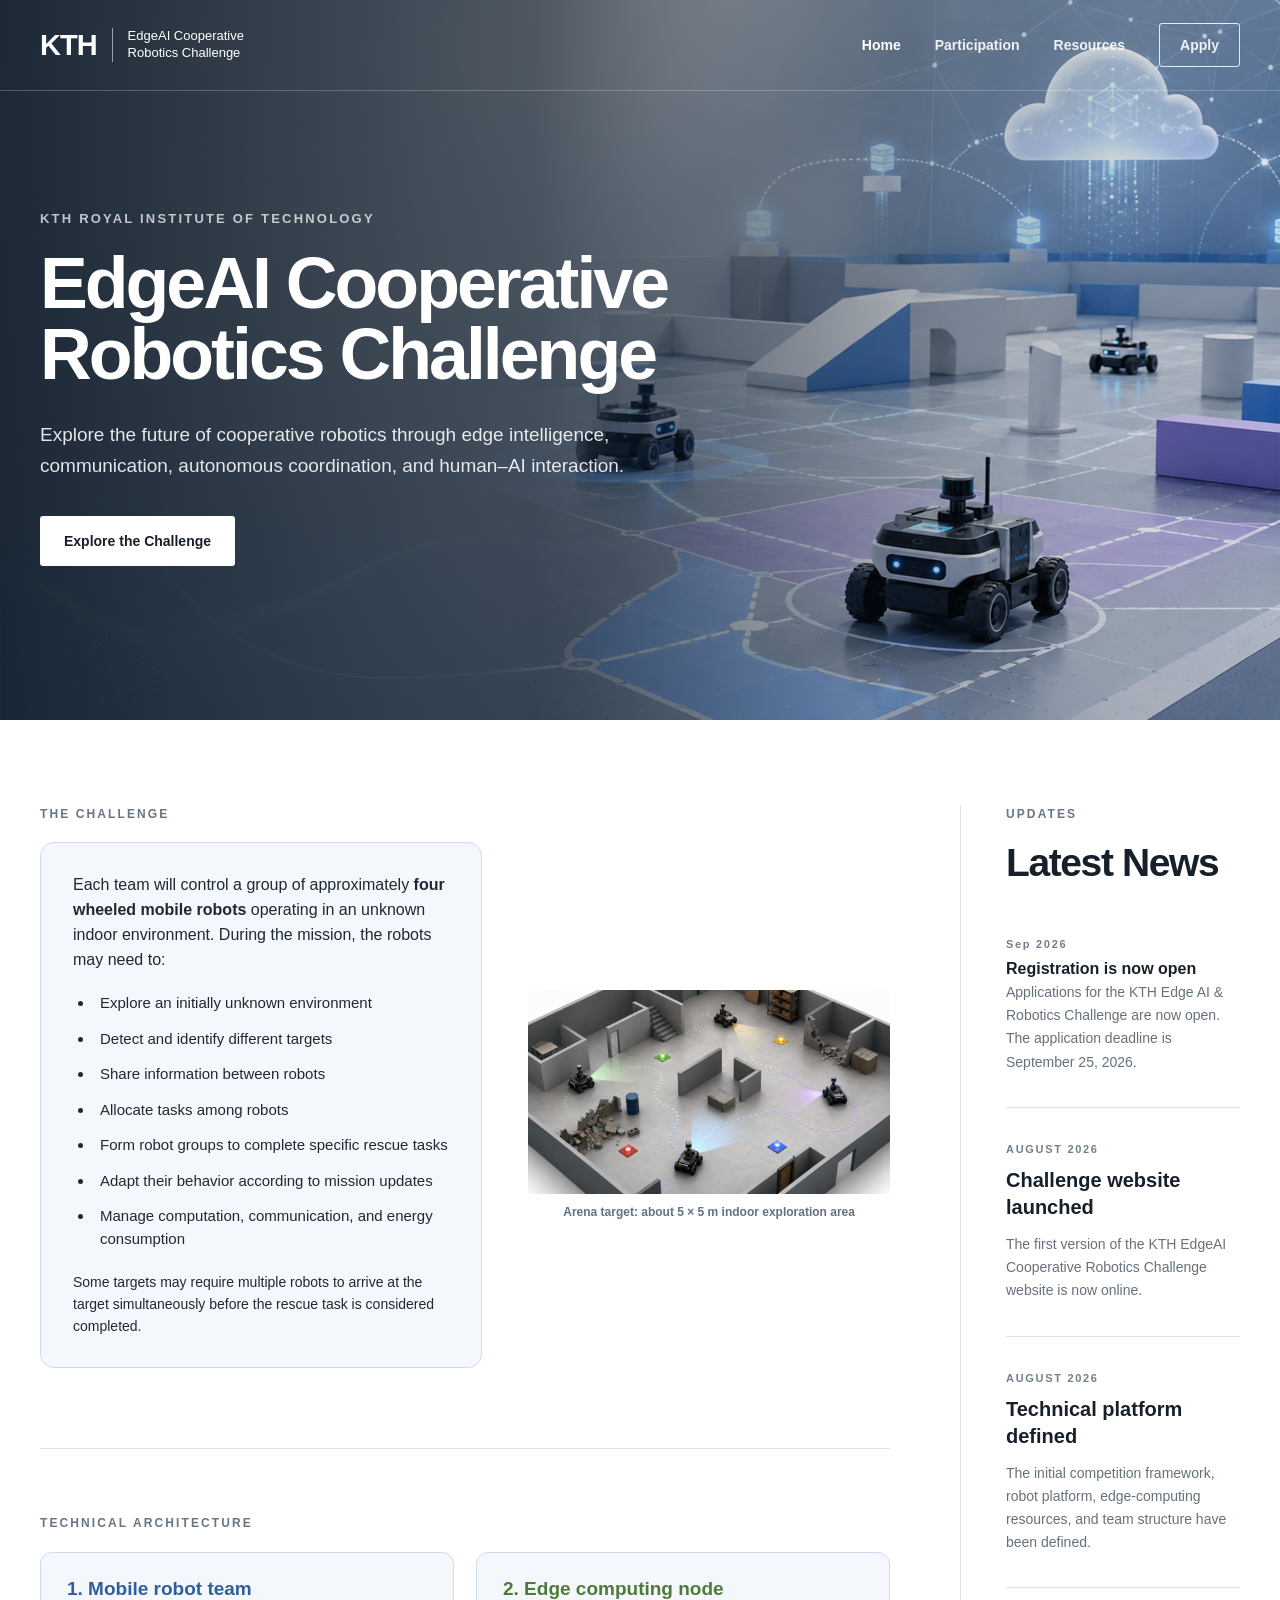
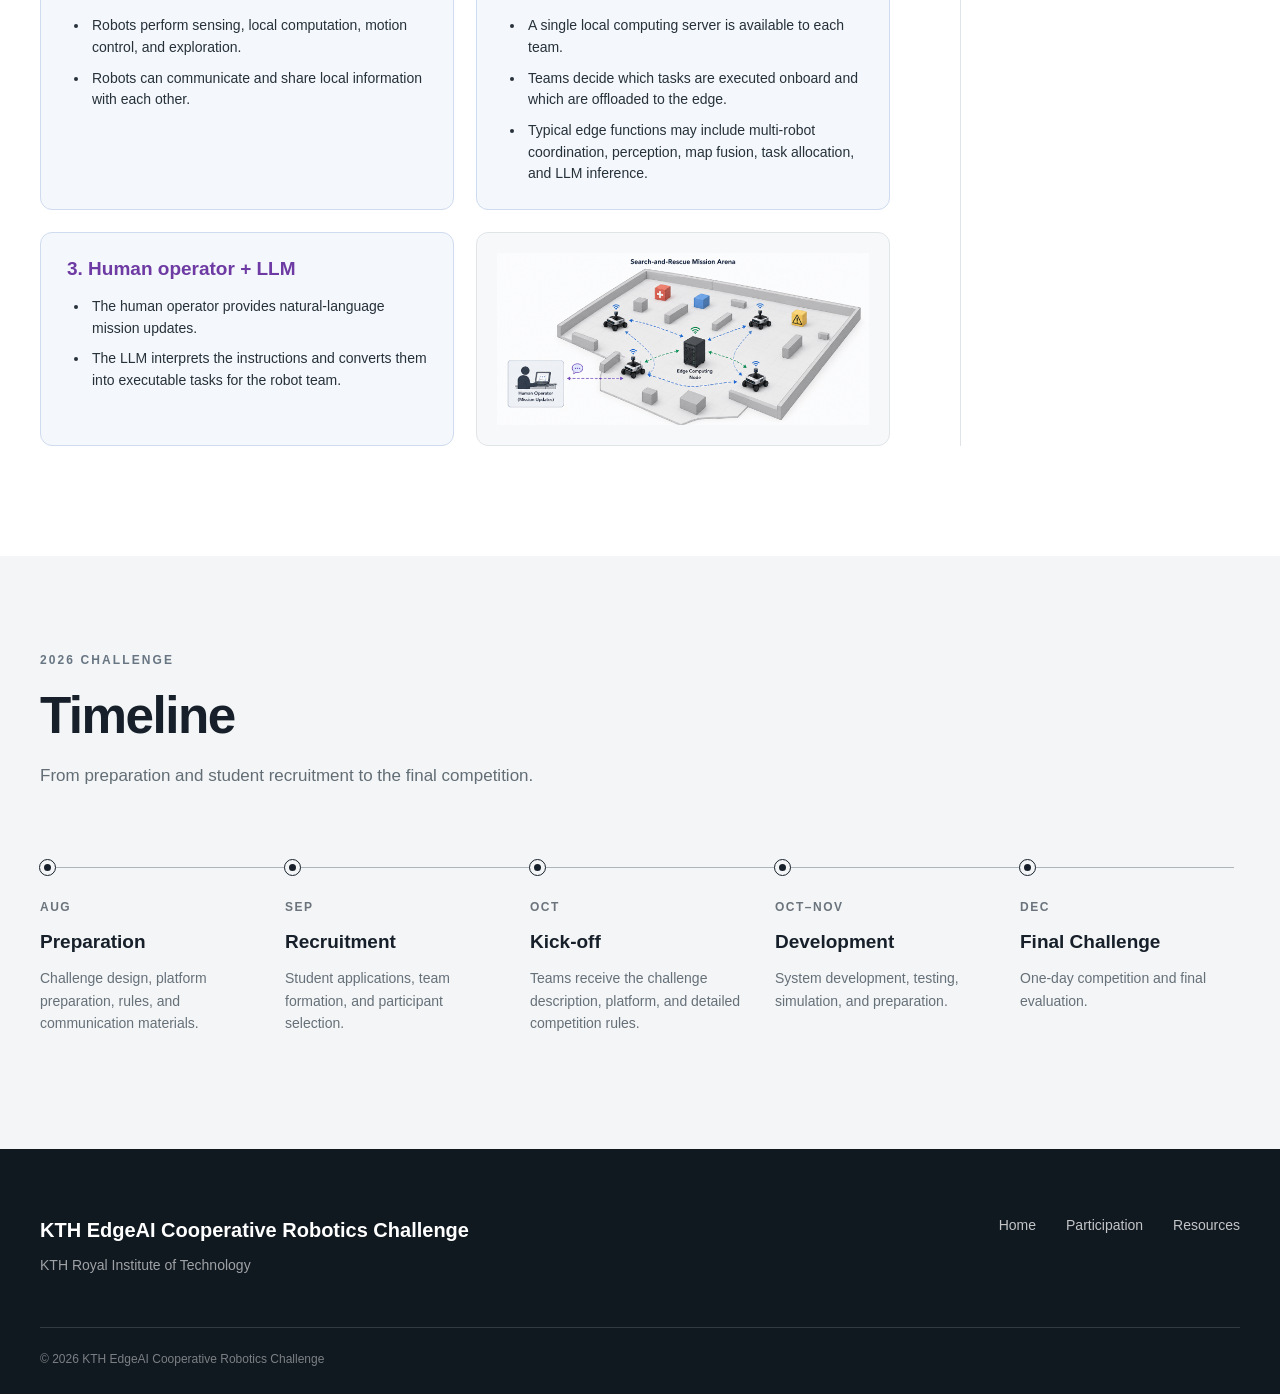
==== commit 76c5e43e: "Update index.html" ====
--- a/index.html
+++ b/index.html
@@ -358,7 +358,7 @@
                     <strong>Registration is now open</strong>
                     <p>
                       Applications for the KTH Edge AI & Robotics Challenge are now open.
-                      The application deadline is September 30, 2026.
+                      The application deadline is September 25, 2026.
                     </p>
                   </div>
                 </div>
@@ -397,25 +397,6 @@
                         The initial competition framework, robot platform,
                         edge-computing resources, and team structure have
                         been defined.
-                    </p>
-
-                </article>
-
-
-
-                <article class="news-item">
-
-                    <p class="news-date">
-                        SEPTEMBER 2026
-                    </p>
-
-                    <h3>
-                        Student recruitment coming soon
-                    </h3>
-
-                    <p>
-                        Information about participation, team formation,
-                        and registration will be released soon.
                     </p>
 
                 </article>
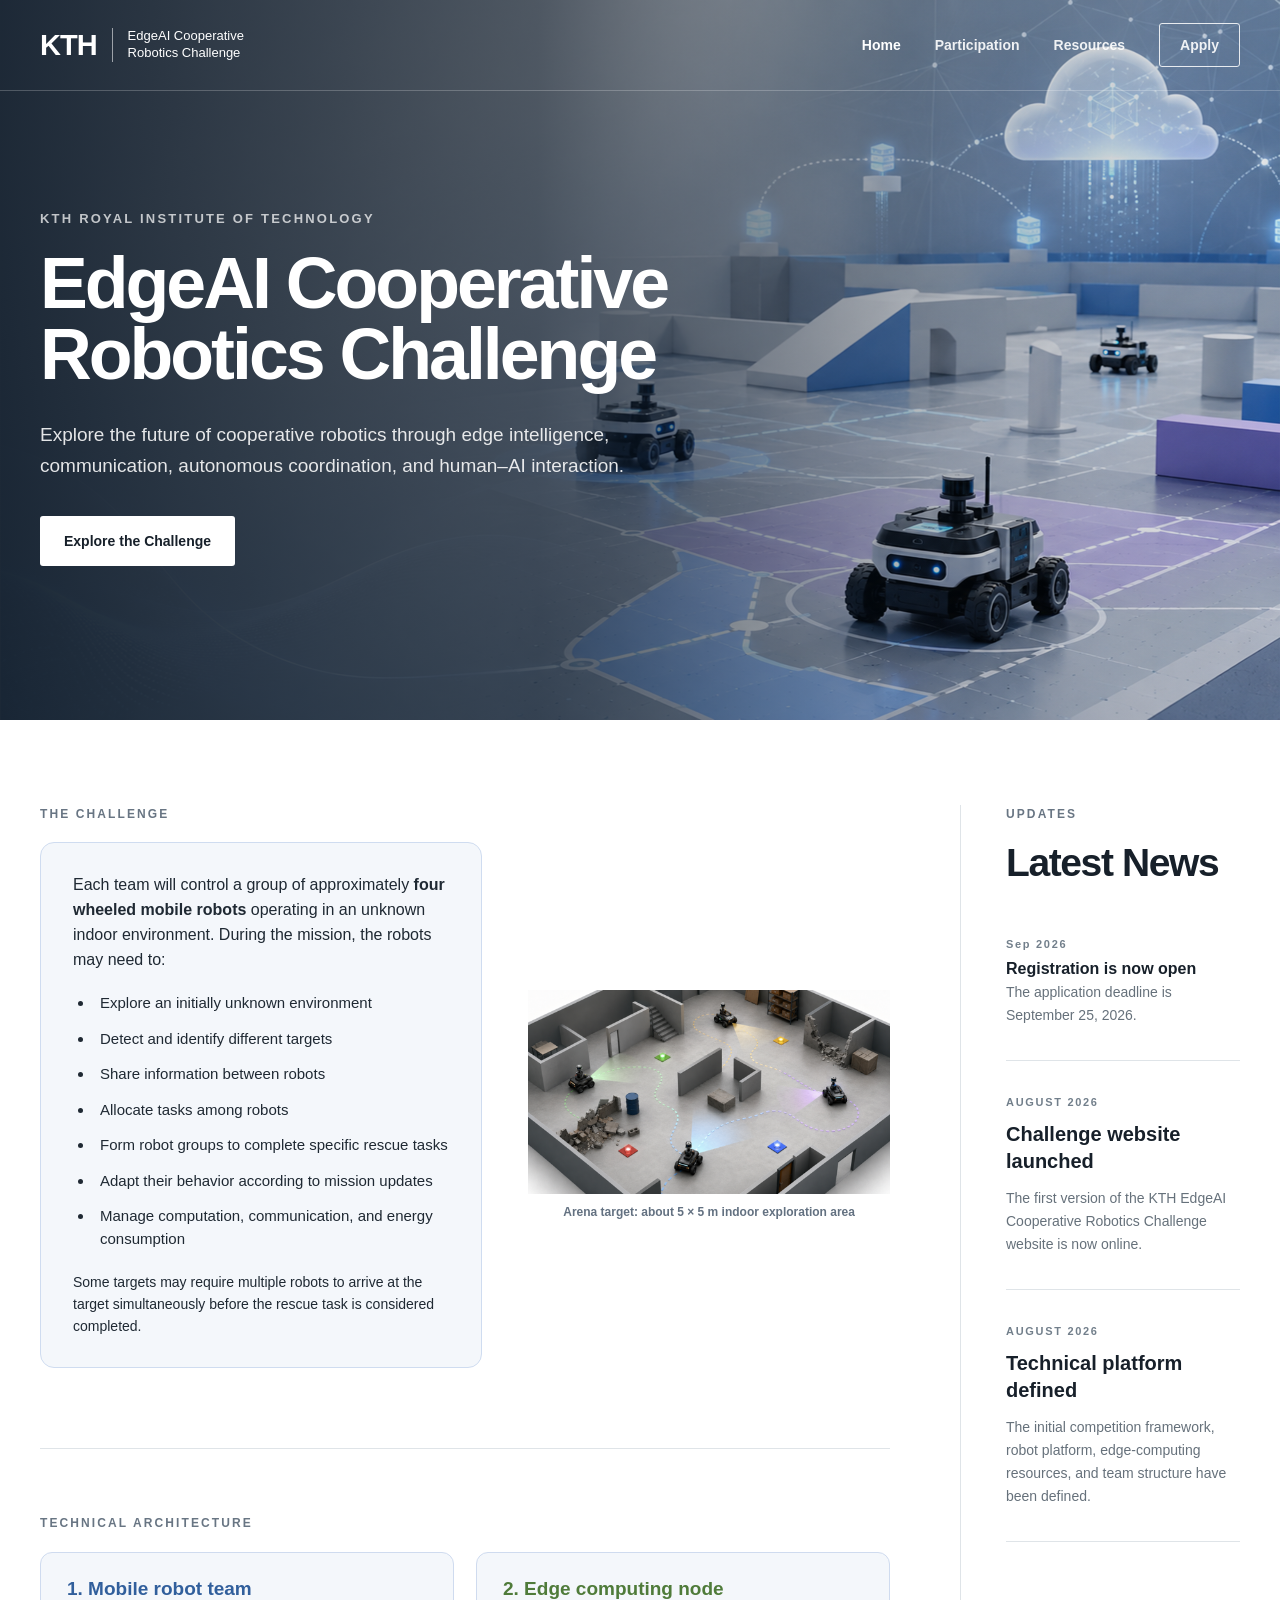
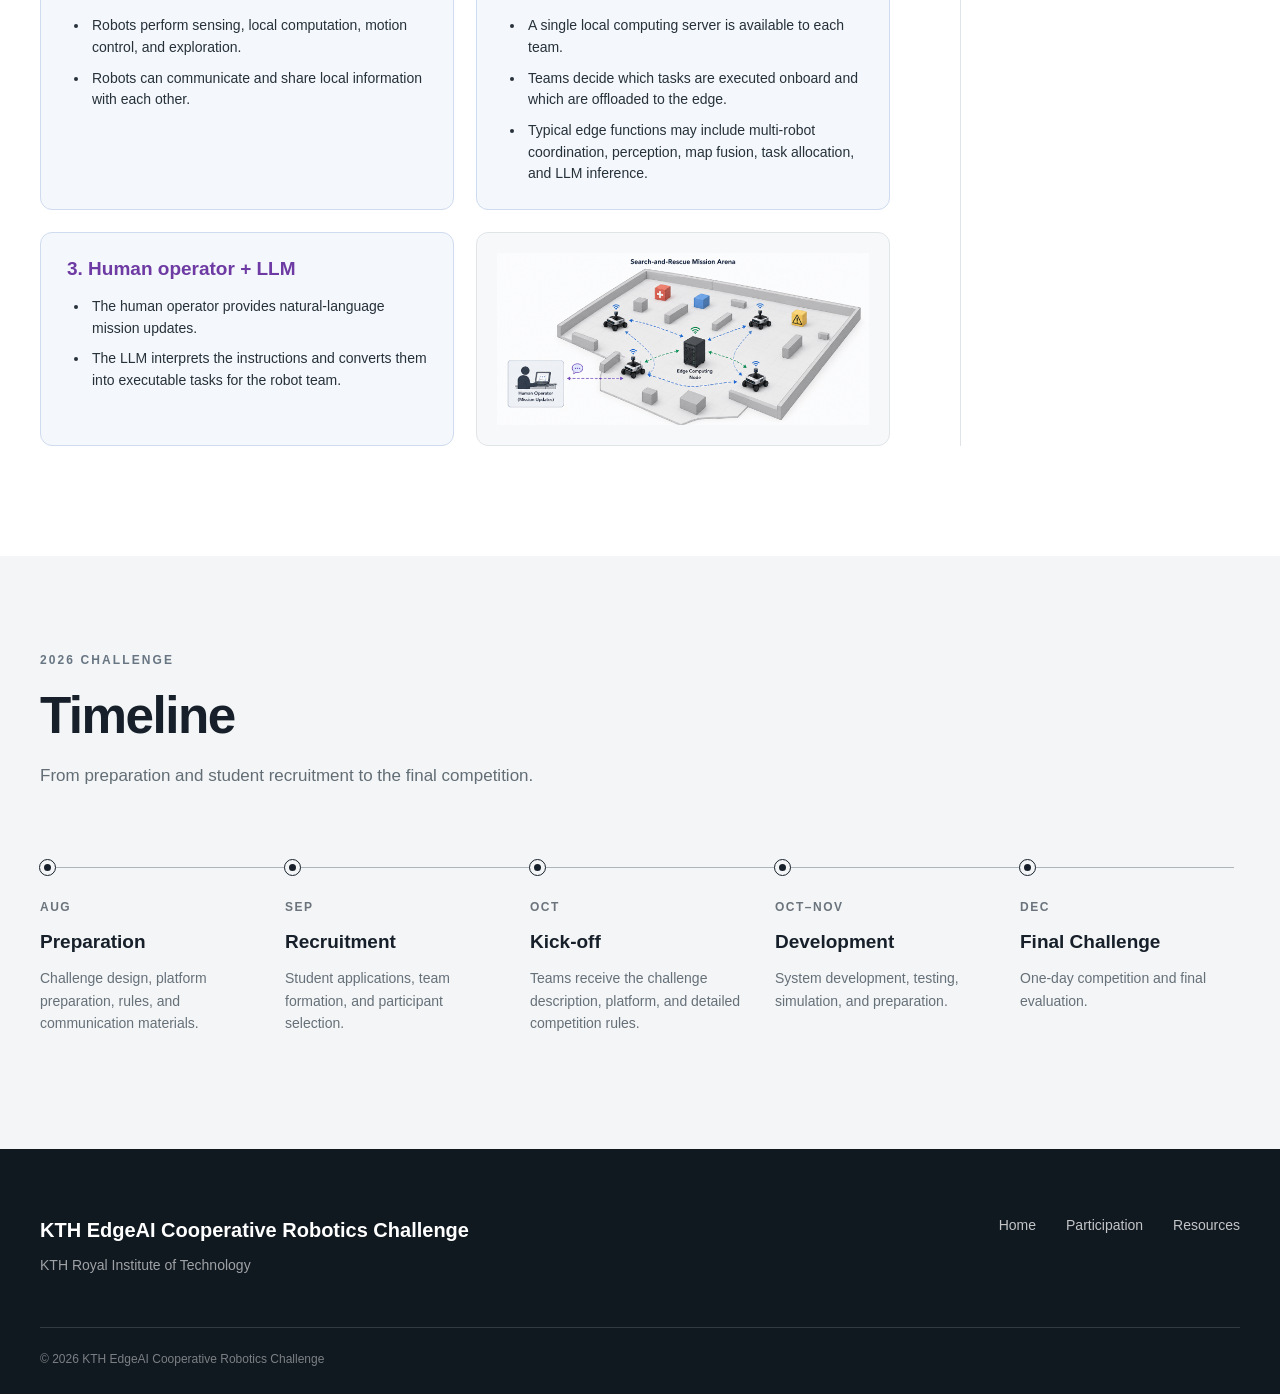
==== commit bca7ae1d: "Update index.html" ====
--- a/index.html
+++ b/index.html
@@ -357,7 +357,6 @@
                   <div>
                     <strong>Registration is now open</strong>
                     <p>
-                      Applications for the KTH Edge AI & Robotics Challenge are now open.
                       The application deadline is September 25, 2026.
                     </p>
                   </div>
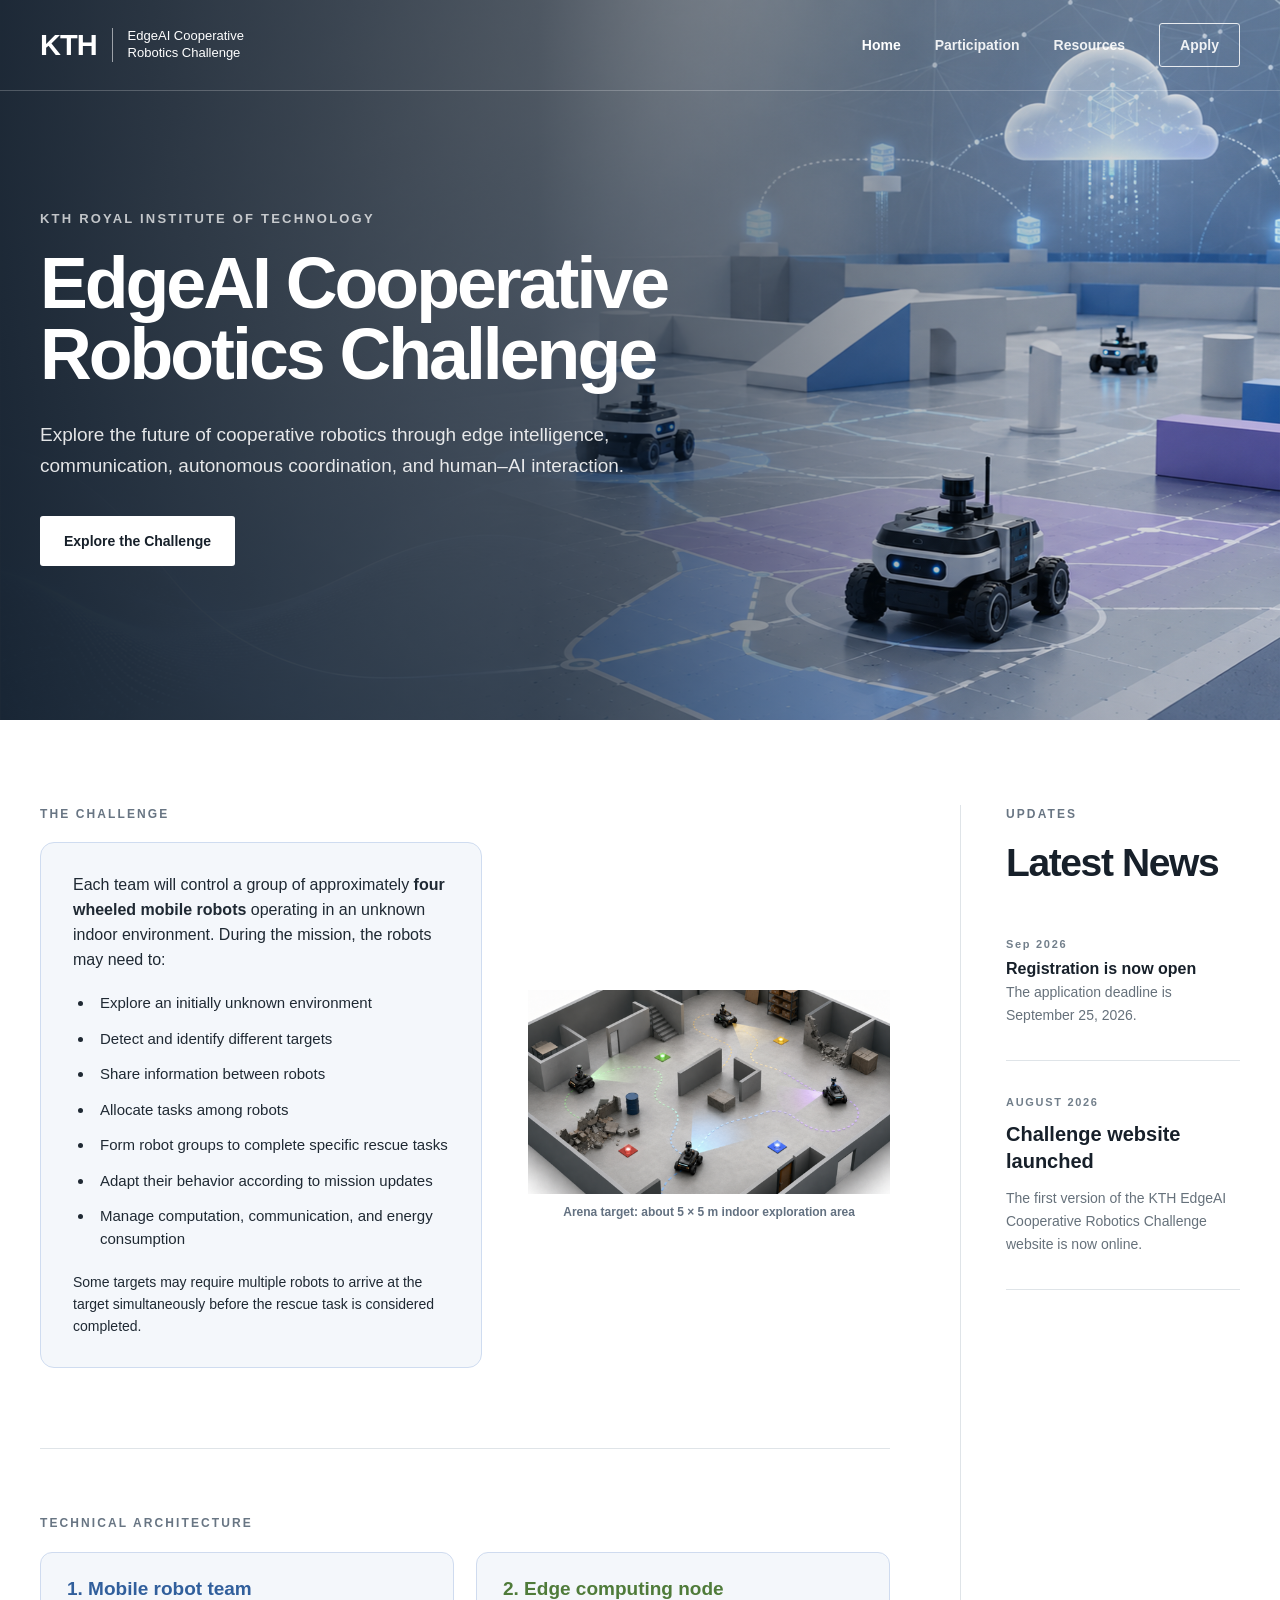
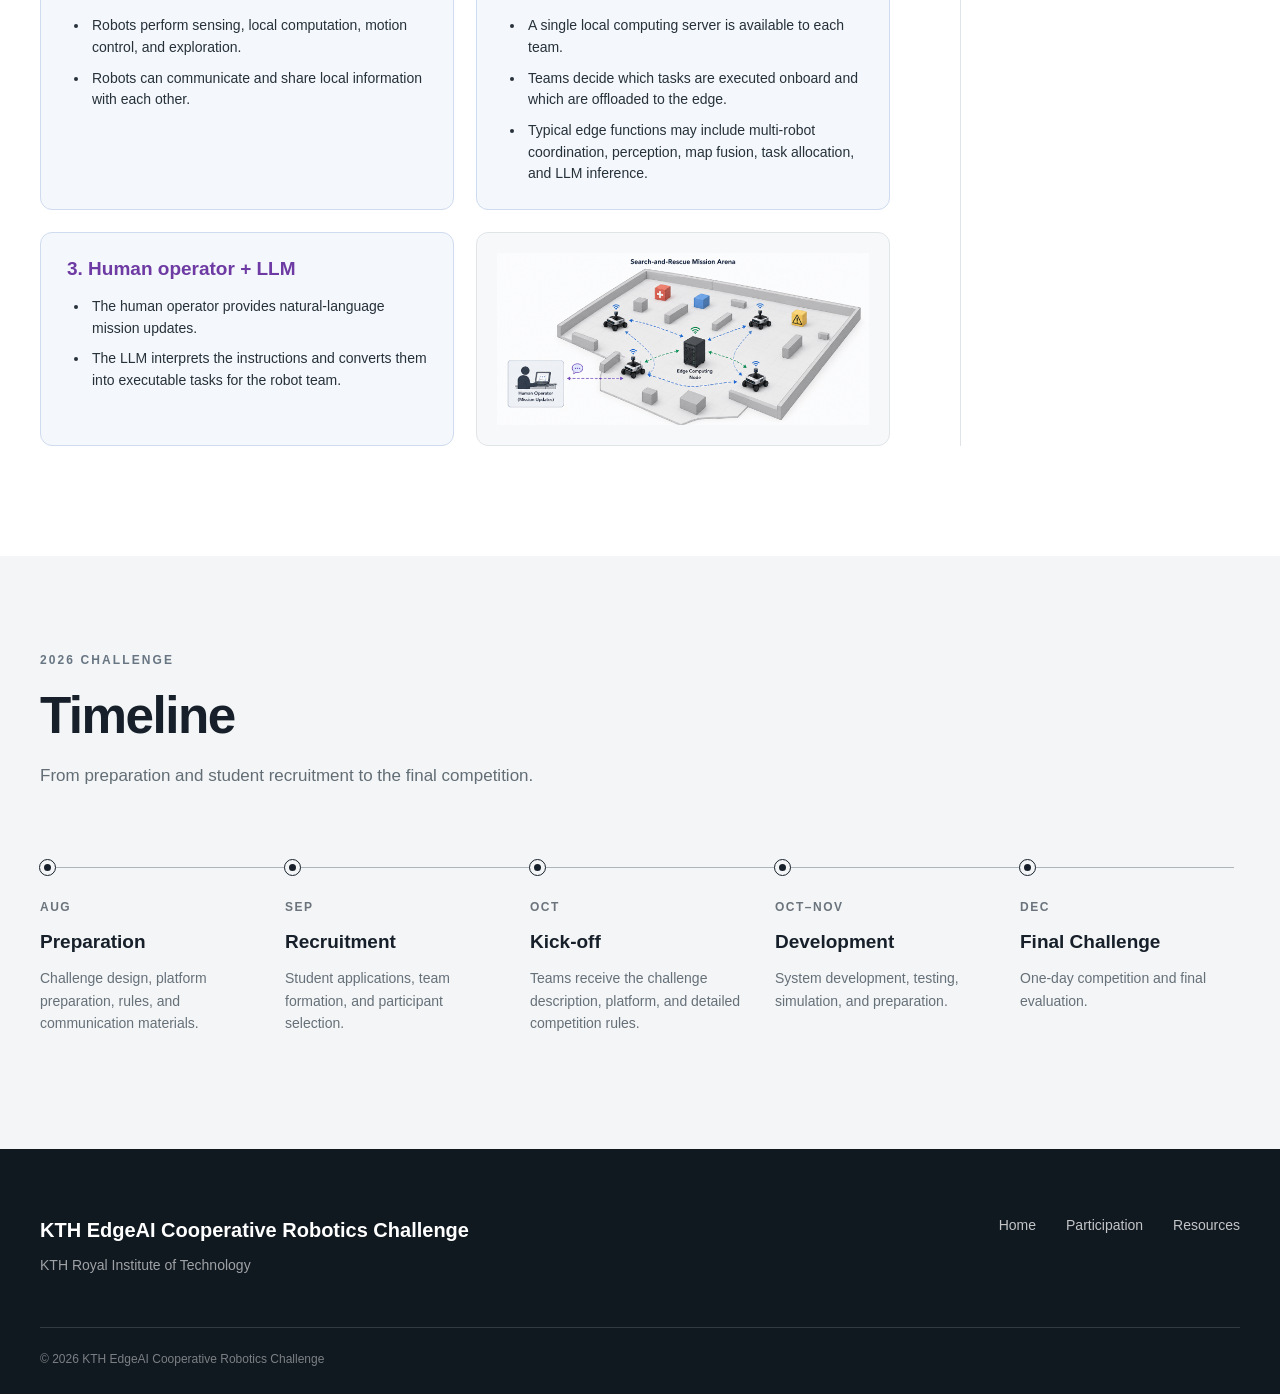
==== commit 44db9764: "Update index.html" ====
--- a/index.html
+++ b/index.html
@@ -380,27 +380,6 @@
 
                 </article>
 
-
-
-                <article class="news-item">
-
-                    <p class="news-date">
-                        AUGUST 2026
-                    </p>
-
-                    <h3>
-                        Technical platform defined
-                    </h3>
-
-                    <p>
-                        The initial competition framework, robot platform,
-                        edge-computing resources, and team structure have
-                        been defined.
-                    </p>
-
-                </article>
-
-
             </aside>
 
 
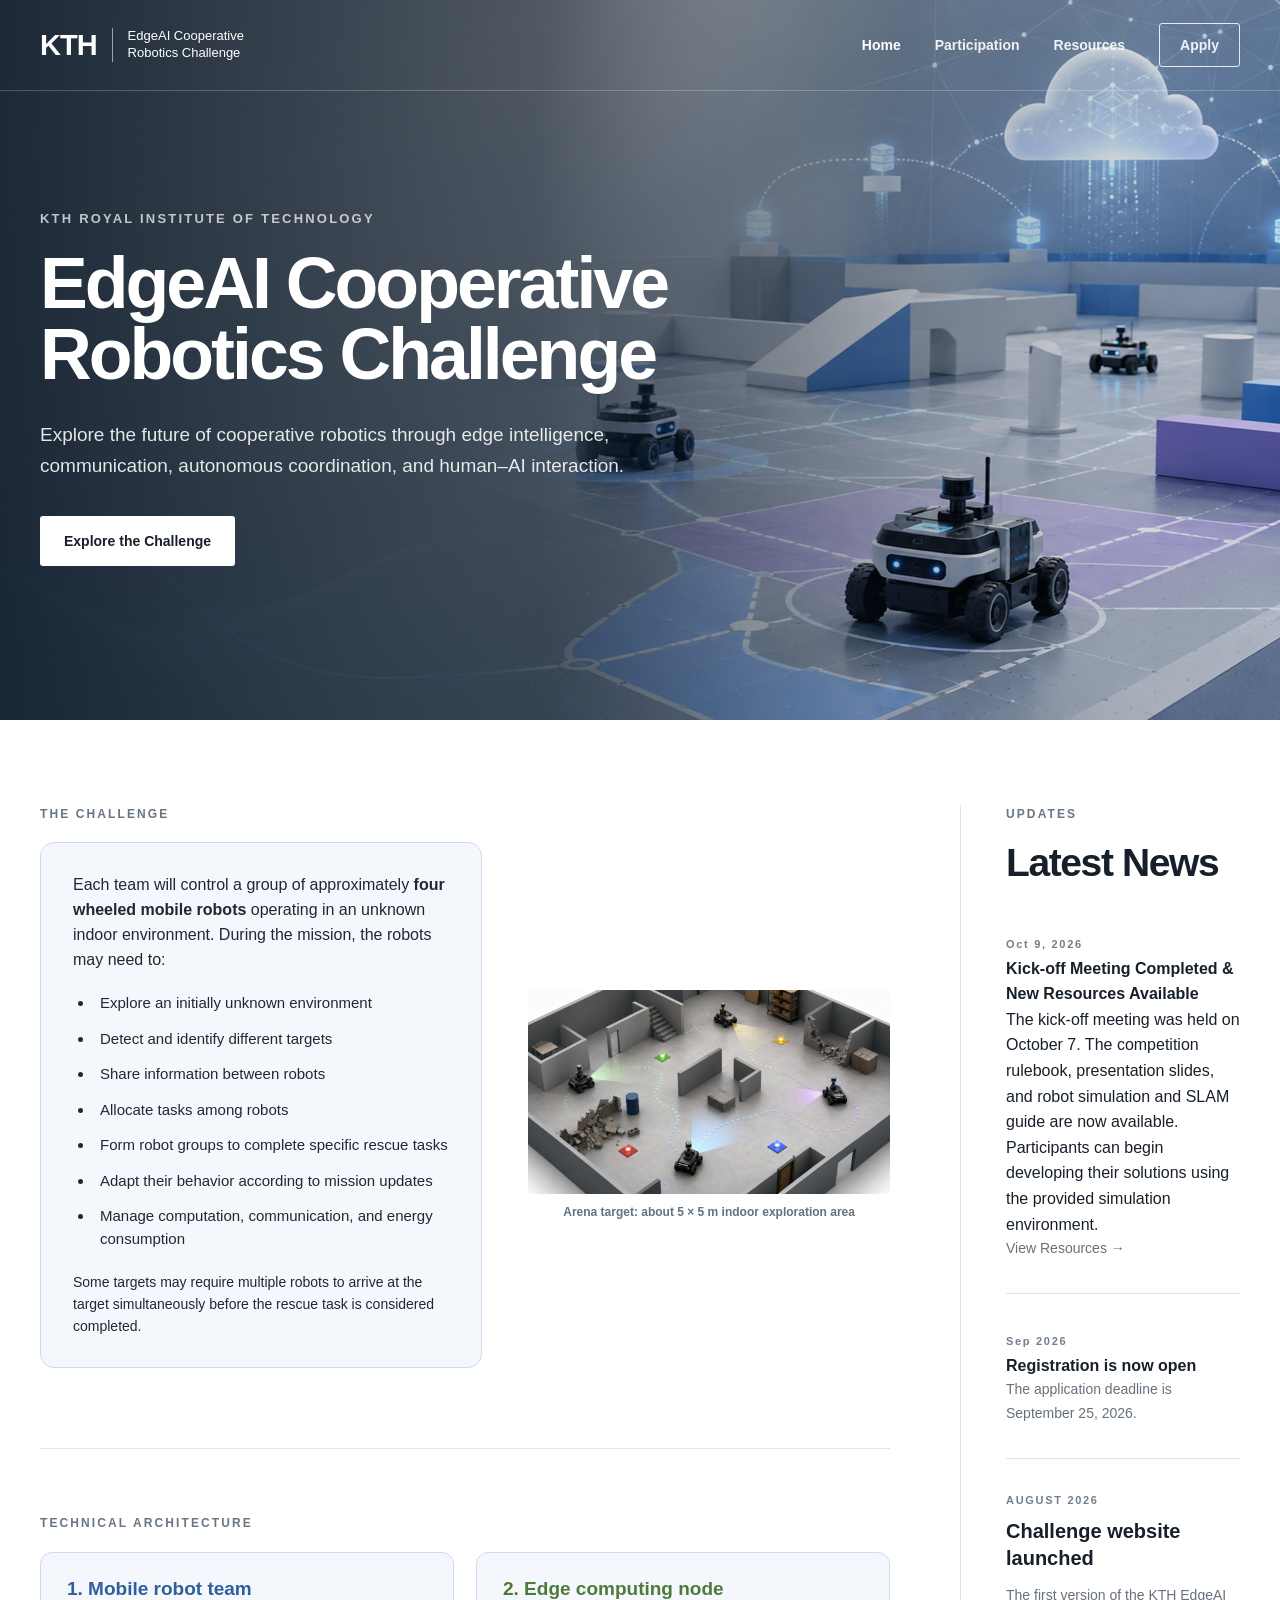
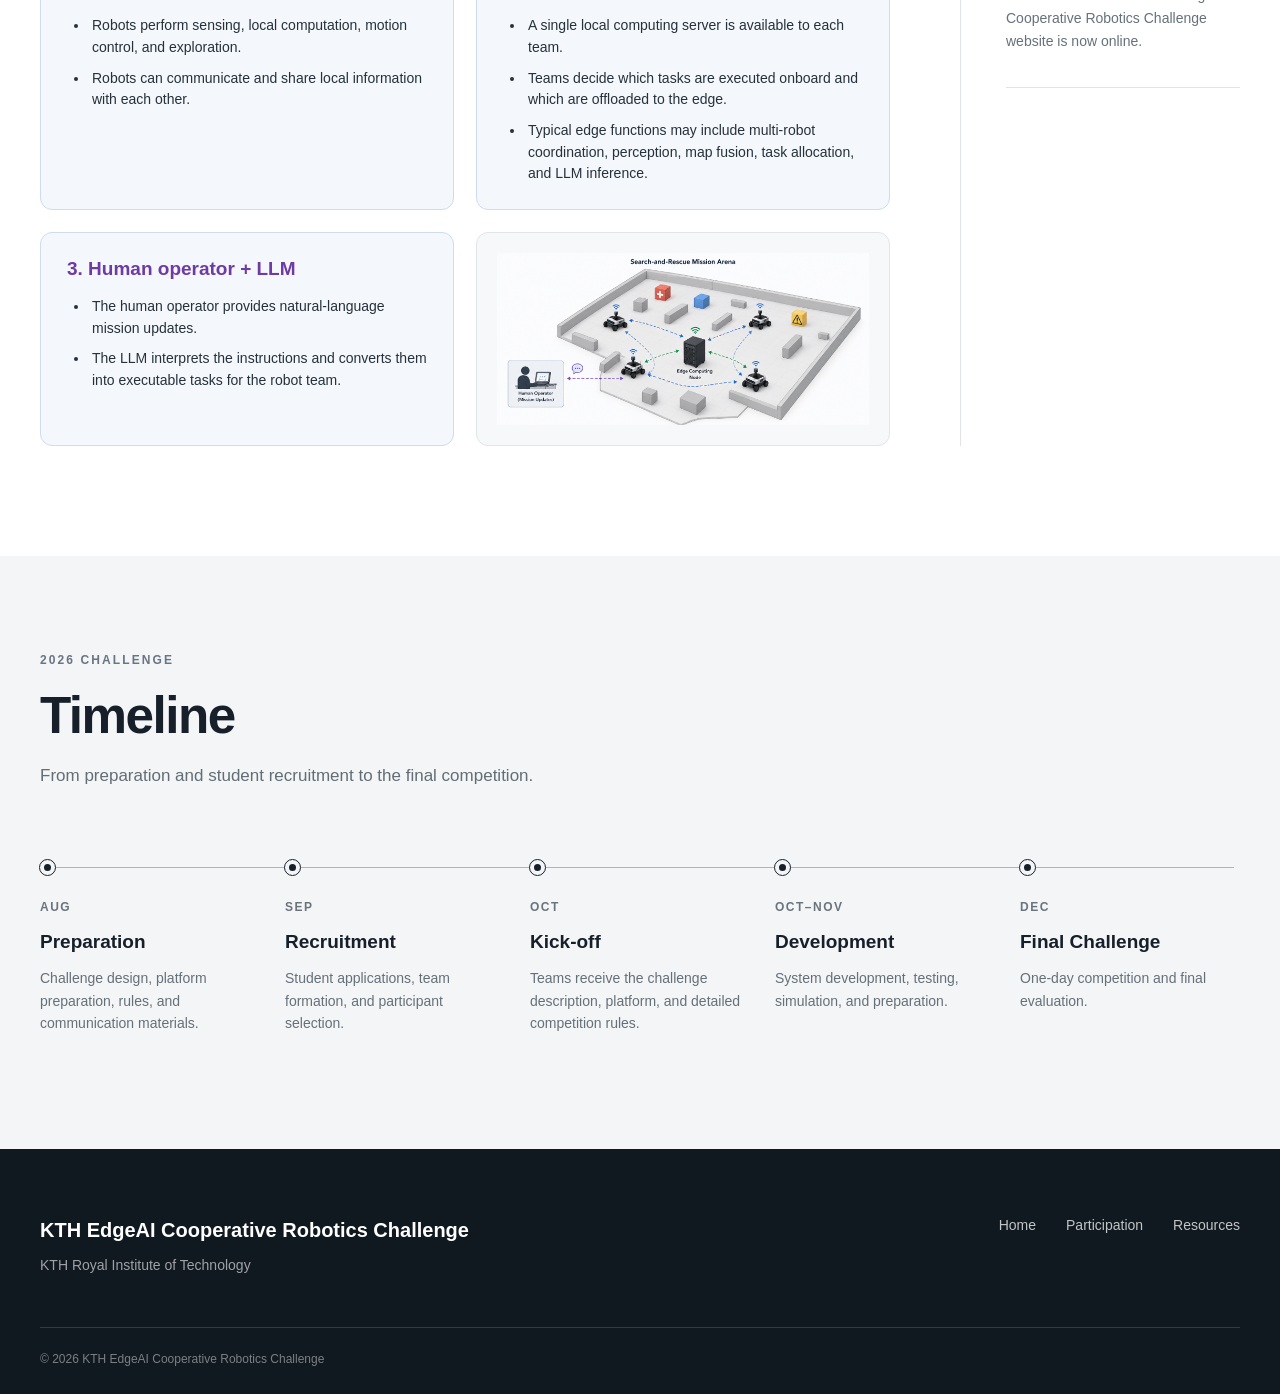
==== commit 416db65b: "Announce kickoff meeting and new resources" ====
--- a/index.html
+++ b/index.html
@@ -353,6 +353,23 @@
                 </div>
 
                 <div class="news-item">
+              <span class="news-date">Oct 9, 2026</span>
+              <div>
+                <strong>Kick-off Meeting Completed &amp; New Resources Available</strong>
+                <p>
+                  The kick-off meeting was held on October 7.
+                  The competition rulebook, presentation slides,
+                  and robot simulation and SLAM guide are now available.
+                  Participants can begin developing their solutions
+                  using the provided simulation environment.
+                </p>
+                <p>
+                  <a href="resources.html">View Resources →</a>
+                </p>
+              </div>
+            </div>
+
+            <div class="news-item">
                   <span class="news-date">Sep 2026</span>
                   <div>
                     <strong>Registration is now open</strong>
